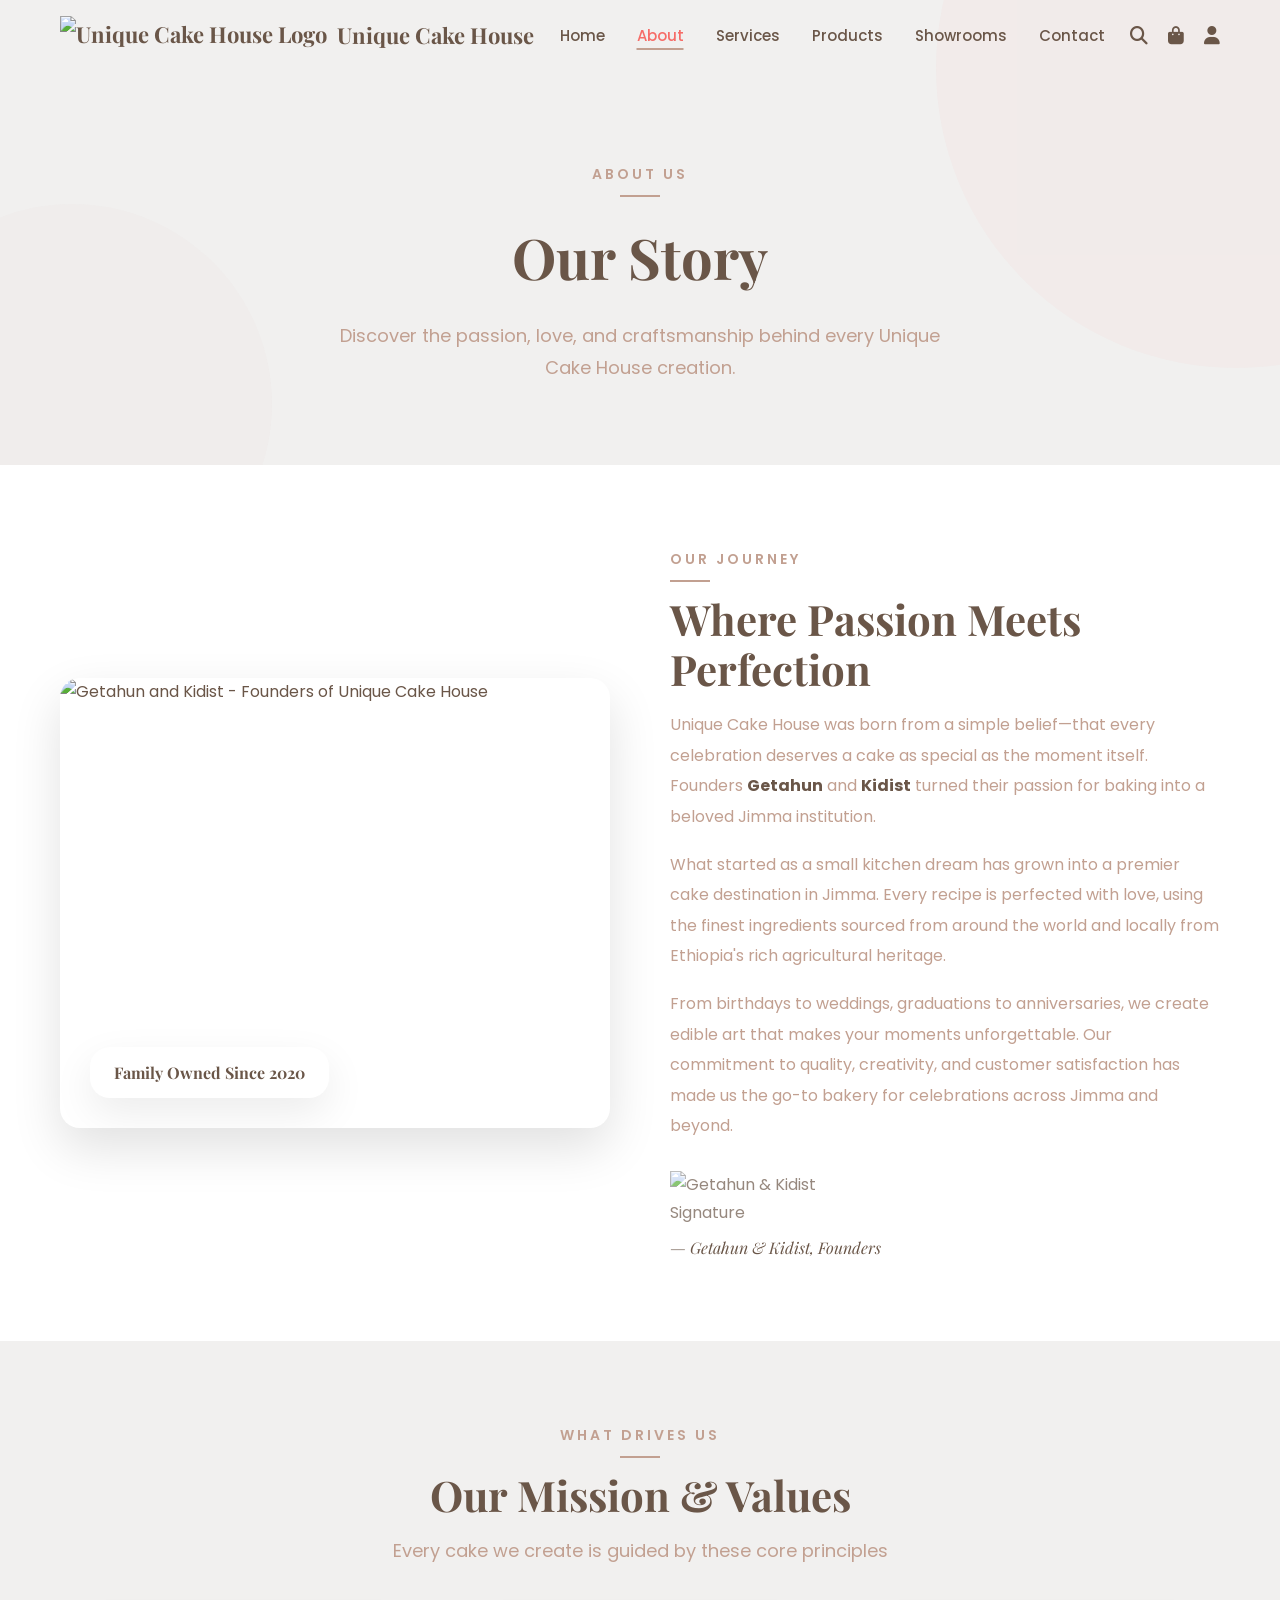
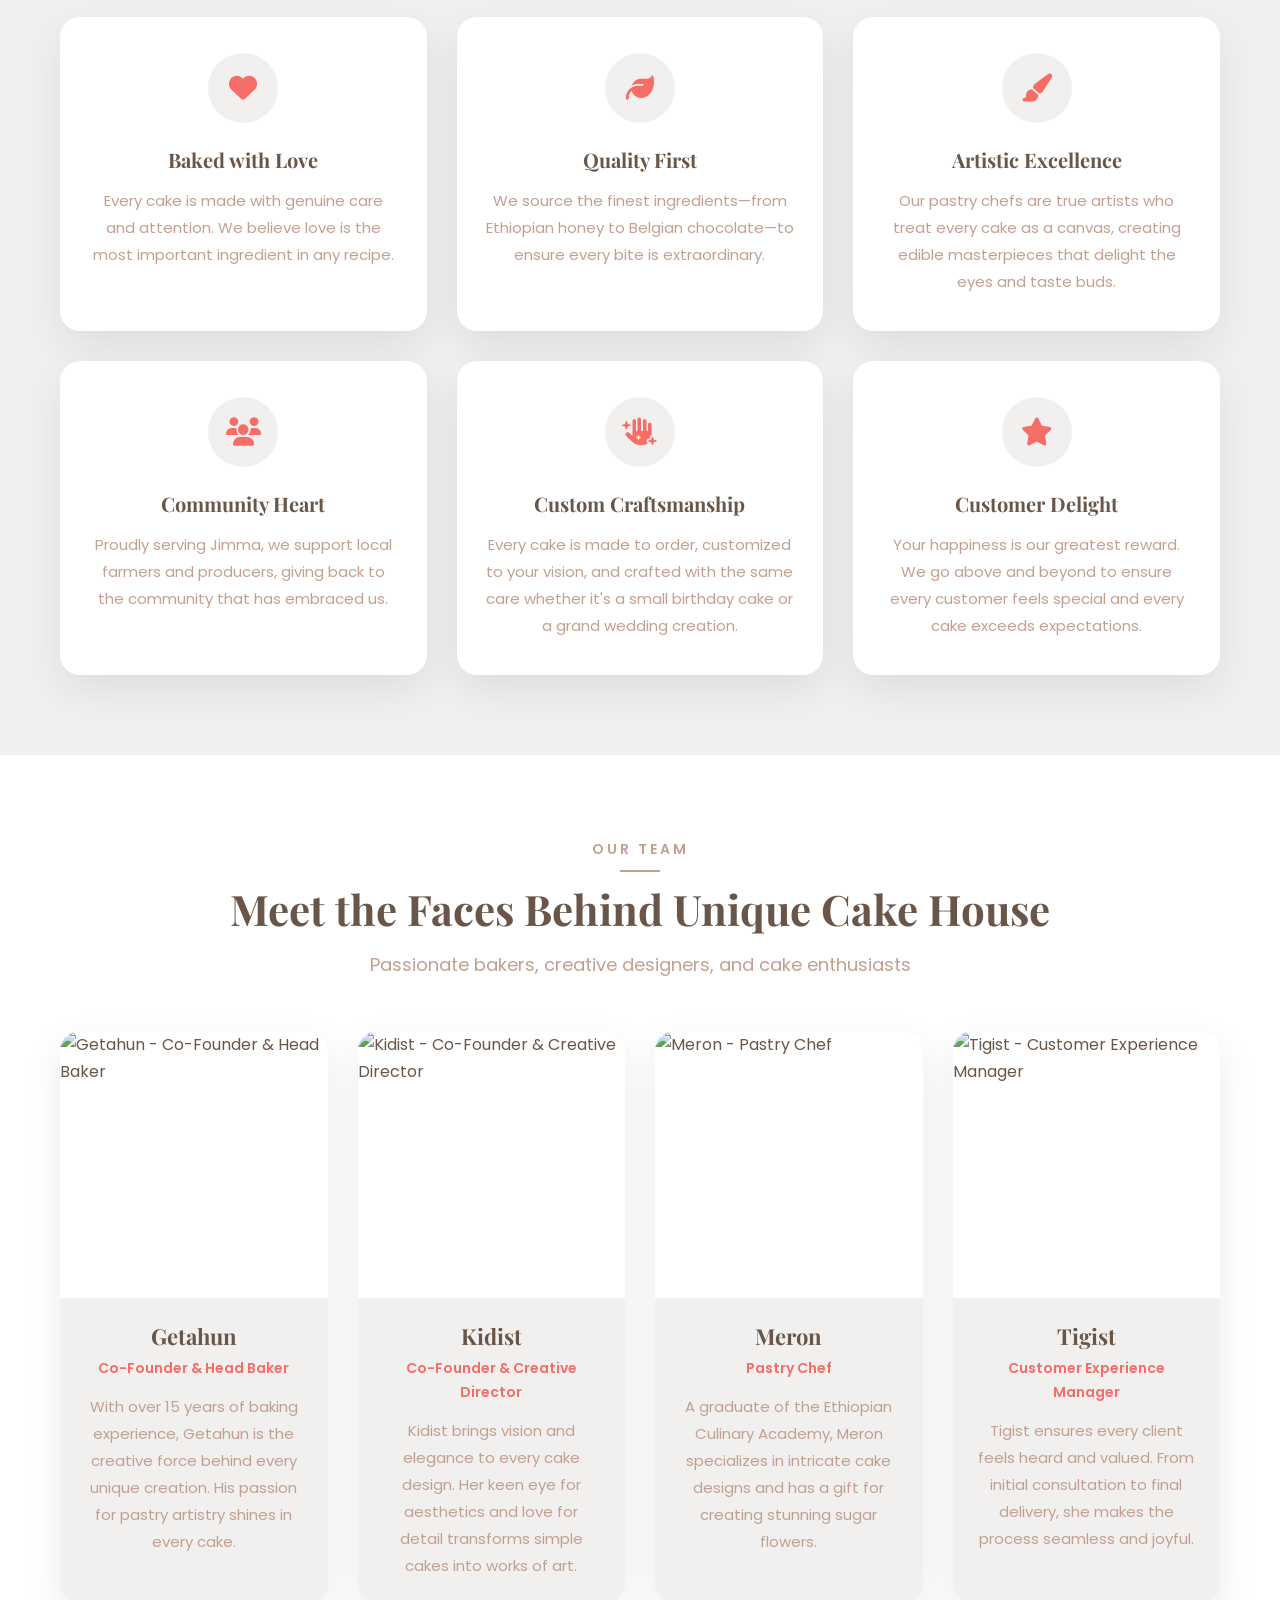
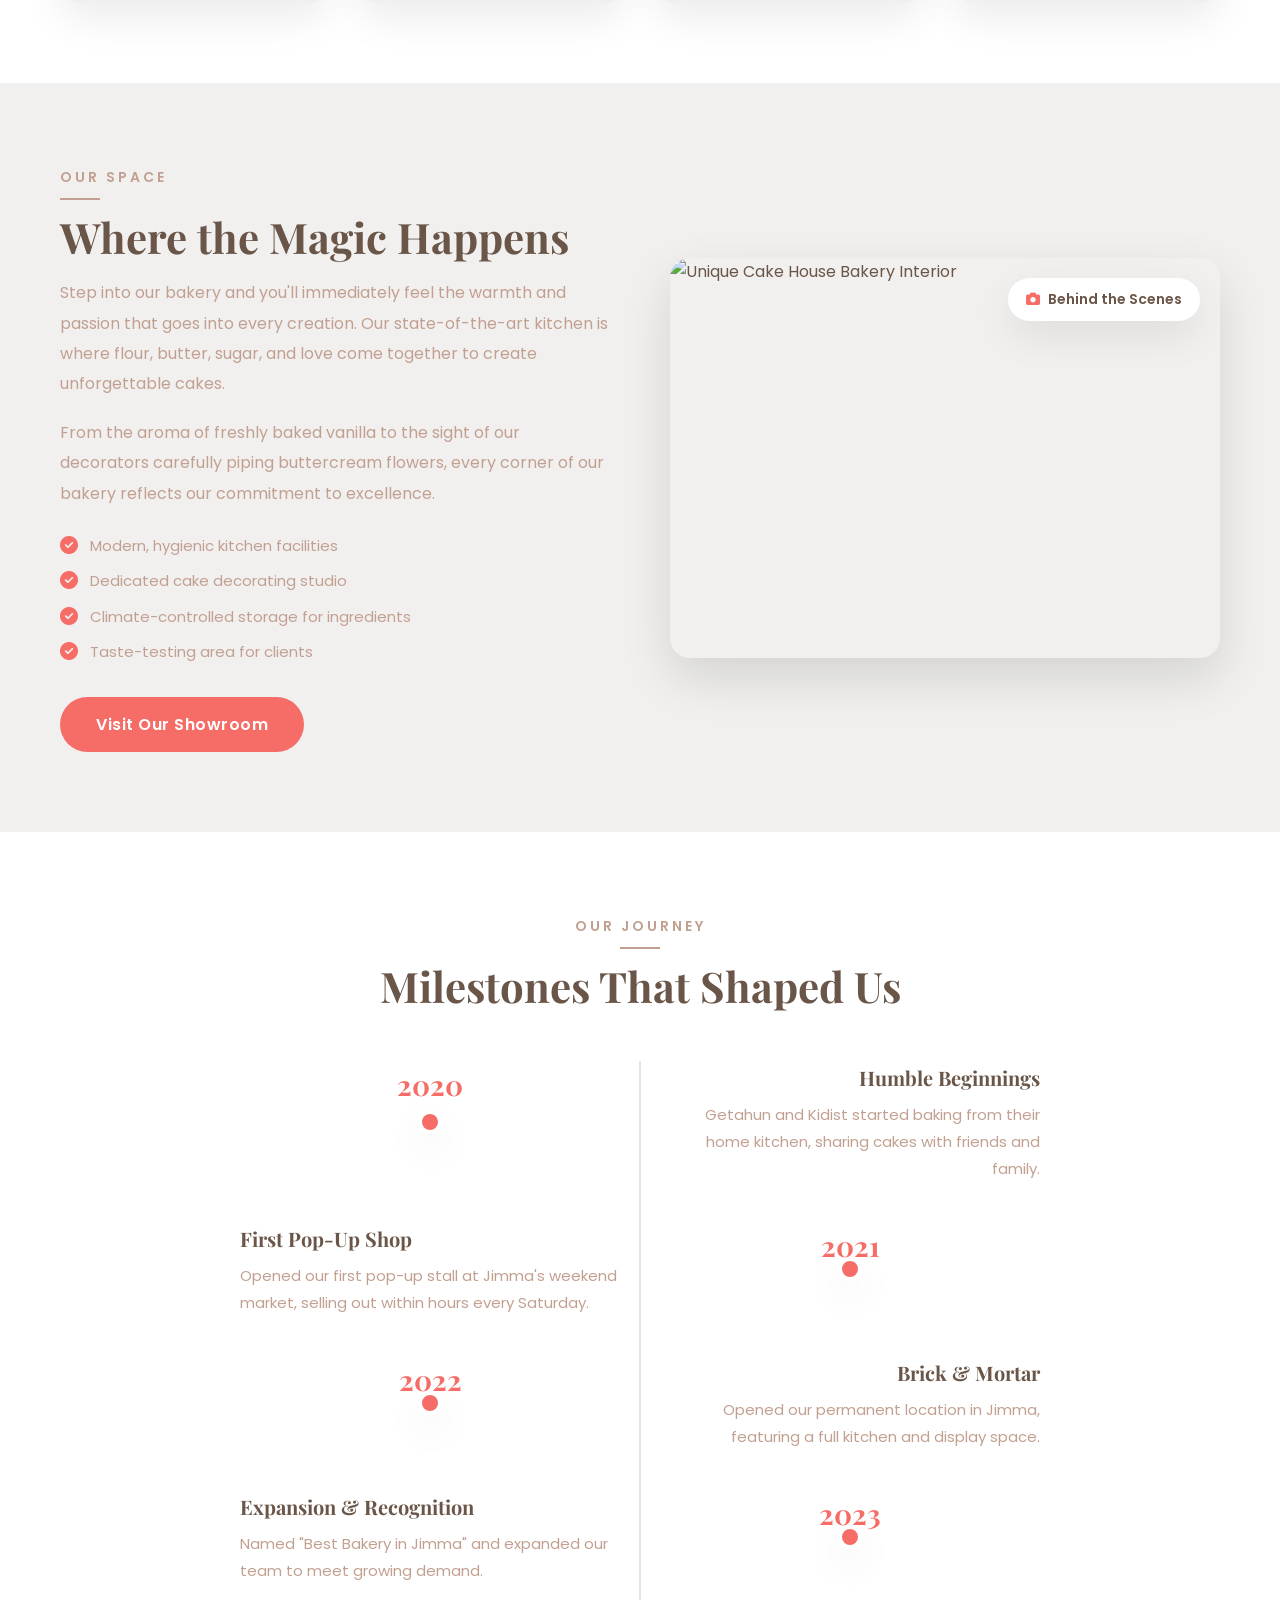
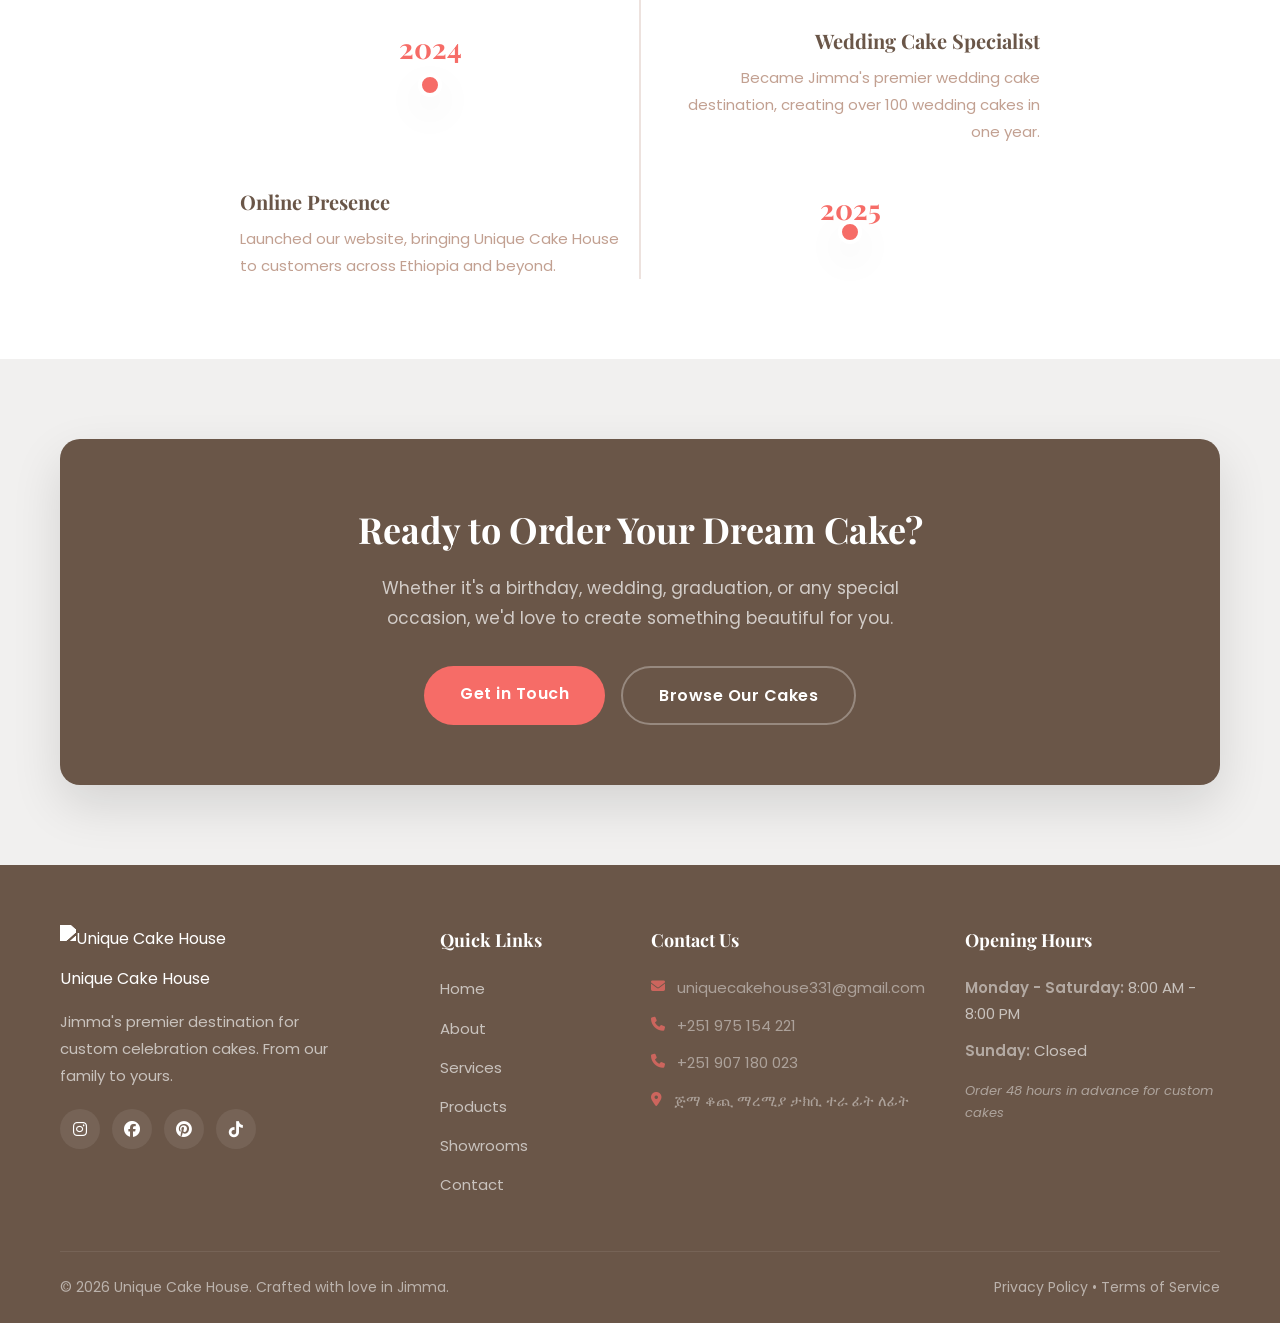
==== about.html @ bcff69e9 "first commit" ====
<!DOCTYPE html>
<html lang="en">
<head>
    <meta charset="UTF-8" />
    <meta name="viewport" content="width=device-width, initial-scale=1.0" />
    <meta name="description" content="Learn the story behind Unique Cake House — founded by Getahun and Kidist in Jimma, baking artisanal cakes for every celebration since 2020." />
    <title>About Us - Unique Cake House</title>

    <!-- Google Fonts -->
    <link href="https://fonts.googleapis.com/css2?family=Playfair+Display:wght@400;700&family=Poppins:wght@300;400;600&display=swap" rel="stylesheet" />

    <!-- Font Awesome Icons -->
    <link rel="stylesheet" href="https://cdnjs.cloudflare.com/ajax/libs/font-awesome/6.5.0/css/all.min.css" />

    <!-- Styles -->
    <link rel="stylesheet" href="css/global.css" />
    <link rel="stylesheet" href="css/about.css" />
</head>
<body>

    <!-- ============================================================
    HEADER / NAVIGATION
    ============================================================ -->
    <header class="header">
        <nav class="navbar">
            <!-- Logo -->
            <div class="logo">
                <a href="index.html">
                    <img src="images/icons/logo.svg" alt="Unique Cake House Logo" />
                    <span>Unique Cake House</span>
                </a>
            </div>

            <!-- Navigation Links -->
            <ul class="nav-links">
                <li><a href="index.html">Home</a></li>
                <li><a href="about.html" class="active">About</a></li>
                <li><a href="services.html">Services</a></li>
                <li><a href="products.html">Products</a></li>
                <li><a href="showrooms.html">Showrooms</a></li>
                <li><a href="contact.html">Contact</a></li>
            </ul>

            <!-- Right Icons -->
            <div class="nav-icons">
                <a href="#" class="search-icon"><i class="fas fa-search"></i></a>
                <a href="#" class="cart-icon"><i class="fas fa-shopping-bag"></i></a>
                <a href="#" class="user-icon"><i class="fas fa-user"></i></a>
            </div>

            <!-- Mobile Hamburger Menu -->
            <div class="hamburger">
                <span></span>
                <span></span>
                <span></span>
            </div>
        </nav>
    </header>

    <!-- ============================================================
    MAIN CONTENT
    ============================================================ -->
    <main>

        <!-- ============================================================
        PAGE HERO / BANNER
        ============================================================ -->
        <section class="page-hero about-hero">
            <div class="container">
                <div class="page-hero-content">
                    <span class="section-tag">About Us</span>
                    <h1 class="page-hero-title">Our Story</h1>
                    <p class="page-hero-subtitle">
                        Discover the passion, love, and craftsmanship behind every Unique Cake House creation.
                    </p>
                </div>
            </div>
        </section>

        <!-- ============================================================
        OUR STORY SECTION
        ============================================================ -->
        <section class="our-story">
            <div class="container">
                <div class="story-grid">
                    <div class="story-image">
                        <img src="images/about/founders.jpg" alt="Getahun and Kidist - Founders of Unique Cake House" />
                        <div class="story-image-badge">
                            <span>Family Owned Since 2020</span>
                        </div>
                    </div>
                    <div class="story-content">
                        <span class="section-tag">Our Journey</span>
                        <h2 class="section-title">Where Passion Meets Perfection</h2>
                        <p class="story-text">
                            Unique Cake House was born from a simple belief—that every celebration 
                            deserves a cake as special as the moment itself. Founders 
                            <strong>Getahun</strong> and <strong>Kidist</strong> turned their passion 
                            for baking into a beloved Jimma institution.
                        </p>
                        <p class="story-text">
                            What started as a small kitchen dream has grown into a premier cake destination 
                            in Jimma. Every recipe is perfected with love, using the finest ingredients 
                            sourced from around the world and locally from Ethiopia's rich agricultural heritage.
                        </p>
                        <p class="story-text">
                            From birthdays to weddings, graduations to anniversaries, we create 
                            edible art that makes your moments unforgettable. Our commitment to quality, 
                            creativity, and customer satisfaction has made us the go-to bakery for 
                            celebrations across Jimma and beyond.
                        </p>
                        <div class="story-signature">
                            <img src="images/icons/signature.svg" alt="Getahun & Kidist Signature" />
                            <p>— Getahun &amp; Kidist, Founders</p>
                        </div>
                    </div>
                </div>
            </div>
        </section>

        <!-- ============================================================
        MISSION & VALUES SECTION
        ============================================================ -->
        <section class="mission-values">
            <div class="container">
                <div class="section-header">
                    <span class="section-tag">What Drives Us</span>
                    <h2 class="section-title">Our Mission &amp; Values</h2>
                    <p class="section-subtitle">
                        Every cake we create is guided by these core principles
                    </p>
                </div>

                <div class="mission-grid">
                    <div class="mission-card">
                        <div class="mission-icon">
                            <i class="fas fa-heart"></i>
                        </div>
                        <h3>Baked with Love</h3>
                        <p>
                            Every cake is made with genuine care and attention. We believe 
                            love is the most important ingredient in any recipe.
                        </p>
                    </div>

                    <div class="mission-card">
                        <div class="mission-icon">
                            <i class="fas fa-leaf"></i>
                        </div>
                        <h3>Quality First</h3>
                        <p>
                            We source the finest ingredients—from Ethiopian honey to Belgian chocolate—to 
                            ensure every bite is extraordinary.
                        </p>
                    </div>

                    <div class="mission-card">
                        <div class="mission-icon">
                            <i class="fas fa-paint-brush"></i>
                        </div>
                        <h3>Artistic Excellence</h3>
                        <p>
                            Our pastry chefs are true artists who treat every cake as a canvas, 
                            creating edible masterpieces that delight the eyes and taste buds.
                        </p>
                    </div>

                    <div class="mission-card">
                        <div class="mission-icon">
                            <i class="fas fa-users"></i>
                        </div>
                        <h3>Community Heart</h3>
                        <p>
                            Proudly serving Jimma, we support local farmers and producers, 
                            giving back to the community that has embraced us.
                        </p>
                    </div>

                    <div class="mission-card">
                        <div class="mission-icon">
                            <i class="fas fa-hand-sparkles"></i>
                        </div>
                        <h3>Custom Craftsmanship</h3>
                        <p>
                            Every cake is made to order, customized to your vision, and crafted 
                            with the same care whether it's a small birthday cake or a grand wedding creation.
                        </p>
                    </div>

                    <div class="mission-card">
                        <div class="mission-icon">
                            <i class="fas fa-star"></i>
                        </div>
                        <h3>Customer Delight</h3>
                        <p>
                            Your happiness is our greatest reward. We go above and beyond to 
                            ensure every customer feels special and every cake exceeds expectations.
                        </p>
                    </div>
                </div>
            </div>
        </section>

        <!-- ============================================================
        MEET THE TEAM SECTION
        ============================================================ -->
        <section class="meet-team">
            <div class="container">
                <div class="section-header">
                    <span class="section-tag">Our Team</span>
                    <h2 class="section-title">Meet the Faces Behind Unique Cake House</h2>
                    <p class="section-subtitle">
                        Passionate bakers, creative designers, and cake enthusiasts
                    </p>
                </div>

                <div class="team-grid">
                    <!-- Team Member 1 -->
                    <div class="team-card">
                        <div class="team-image">
                            <img src="images/about/getahun.jpg" alt="Getahun - Co-Founder & Head Baker" />
                            <div class="team-social">
                                <a href="#"><i class="fab fa-instagram"></i></a>
                                <a href="#"><i class="fab fa-facebook"></i></a>
                            </div>
                        </div>
                        <div class="team-info">
                            <h3>Getahun</h3>
                            <span>Co-Founder &amp; Head Baker</span>
                            <p>
                                With over 15 years of baking experience, Getahun is the creative 
                                force behind every unique creation. His passion for pastry artistry 
                                shines in every cake.
                            </p>
                        </div>
                    </div>

                    <!-- Team Member 2 -->
                    <div class="team-card">
                        <div class="team-image">
                            <img src="images/about/kidist.jpg" alt="Kidist - Co-Founder & Creative Director" />
                            <div class="team-social">
                                <a href="#"><i class="fab fa-instagram"></i></a>
                                <a href="#"><i class="fab fa-facebook"></i></a>
                            </div>
                        </div>
                        <div class="team-info">
                            <h3>Kidist</h3>
                            <span>Co-Founder &amp; Creative Director</span>
                            <p>
                                Kidist brings vision and elegance to every cake design. Her keen 
                                eye for aesthetics and love for detail transforms simple cakes into 
                                works of art.
                            </p>
                        </div>
                    </div>

                    <!-- Team Member 3 -->
                    <div class="team-card">
                        <div class="team-image">
                            <img src="images/about/chef-1.jpg" alt="Meron - Pastry Chef" />
                            <div class="team-social">
                                <a href="#"><i class="fab fa-instagram"></i></a>
                                <a href="#"><i class="fab fa-facebook"></i></a>
                            </div>
                        </div>
                        <div class="team-info">
                            <h3>Meron</h3>
                            <span>Pastry Chef</span>
                            <p>
                                A graduate of the Ethiopian Culinary Academy, Meron specializes in 
                                intricate cake designs and has a gift for creating stunning sugar flowers.
                            </p>
                        </div>
                    </div>

                    <!-- Team Member 4 -->
                    <div class="team-card">
                        <div class="team-image">
                            <img src="images/about/chef-2.jpg" alt="Tigist - Customer Experience Manager" />
                            <div class="team-social">
                                <a href="#"><i class="fab fa-instagram"></i></a>
                                <a href="#"><i class="fab fa-facebook"></i></a>
                            </div>
                        </div>
                        <div class="team-info">
                            <h3>Tigist</h3>
                            <span>Customer Experience Manager</span>
                            <p>
                                Tigist ensures every client feels heard and valued. From initial 
                                consultation to final delivery, she makes the process seamless and joyful.
                            </p>
                        </div>
                    </div>
                </div>
            </div>
        </section>

        <!-- ============================================================
        OUR BAKERY SECTION
        ============================================================ -->
        <section class="our-bakery">
            <div class="container">
                <div class="bakery-grid">
                    <div class="bakery-content">
                        <span class="section-tag">Our Space</span>
                        <h2 class="section-title">Where the Magic Happens</h2>
                        <p class="bakery-text">
                            Step into our bakery and you'll immediately feel the warmth and passion 
                            that goes into every creation. Our state-of-the-art kitchen is where 
                            flour, butter, sugar, and love come together to create unforgettable cakes.
                        </p>
                        <p class="bakery-text">
                            From the aroma of freshly baked vanilla to the sight of our decorators 
                            carefully piping buttercream flowers, every corner of our bakery reflects 
                            our commitment to excellence.
                        </p>
                        <ul class="bakery-features">
                            <li><i class="fas fa-check-circle"></i> Modern, hygienic kitchen facilities</li>
                            <li><i class="fas fa-check-circle"></i> Dedicated cake decorating studio</li>
                            <li><i class="fas fa-check-circle"></i> Climate-controlled storage for ingredients</li>
                            <li><i class="fas fa-check-circle"></i> Taste-testing area for clients</li>
                        </ul>
                        <a href="showrooms.html" class="btn btn-primary">Visit Our Showroom</a>
                    </div>
                    <div class="bakery-image">
                        <img src="images/about/bakery-interior.jpg" alt="Unique Cake House Bakery Interior" />
                        <div class="bakery-image-badge">
                            <i class="fas fa-camera"></i>
                            <span>Behind the Scenes</span>
                        </div>
                    </div>
                </div>
            </div>
        </section>

        <!-- ============================================================
        TIMELINE / MILESTONES SECTION
        ============================================================ -->
        <section class="timeline">
            <div class="container">
                <div class="section-header">
                    <span class="section-tag">Our Journey</span>
                    <h2 class="section-title">Milestones That Shaped Us</h2>
                </div>

                <div class="timeline-grid">
                    <div class="timeline-item">
                        <div class="timeline-year">2020</div>
                        <div class="timeline-content">
                            <h3>Humble Beginnings</h3>
                            <p>Getahun and Kidist started baking from their home kitchen, sharing cakes with friends and family.</p>
                        </div>
                    </div>

                    <div class="timeline-item">
                        <div class="timeline-year">2021</div>
                        <div class="timeline-content">
                            <h3>First Pop-Up Shop</h3>
                            <p>Opened our first pop-up stall at Jimma's weekend market, selling out within hours every Saturday.</p>
                        </div>
                    </div>

                    <div class="timeline-item">
                        <div class="timeline-year">2022</div>
                        <div class="timeline-content">
                            <h3>Brick & Mortar</h3>
                            <p>Opened our permanent location in Jimma, featuring a full kitchen and display space.</p>
                        </div>
                    </div>

                    <div class="timeline-item">
                        <div class="timeline-year">2023</div>
                        <div class="timeline-content">
                            <h3>Expansion & Recognition</h3>
                            <p>Named "Best Bakery in Jimma" and expanded our team to meet growing demand.</p>
                        </div>
                    </div>

                    <div class="timeline-item">
                        <div class="timeline-year">2024</div>
                        <div class="timeline-content">
                            <h3>Wedding Cake Specialist</h3>
                            <p>Became Jimma's premier wedding cake destination, creating over 100 wedding cakes in one year.</p>
                        </div>
                    </div>

                    <div class="timeline-item">
                        <div class="timeline-year">2025</div>
                        <div class="timeline-content">
                            <h3>Online Presence</h3>
                            <p>Launched our website, bringing Unique Cake House to customers across Ethiopia and beyond.</p>
                        </div>
                    </div>
                </div>
            </div>
        </section>

        <!-- ============================================================
        CTA SECTION
        ============================================================ -->
        <section class="about-cta">
            <div class="container">
                <div class="cta-wrapper">
                    <div class="cta-content">
                        <h2>Ready to Order Your Dream Cake?</h2>
                        <p>
                            Whether it's a birthday, wedding, graduation, or any special occasion, 
                            we'd love to create something beautiful for you.
                        </p>
                        <div class="cta-buttons">
                            <a href="contact.html" class="btn btn-primary">Get in Touch</a>
                            <a href="products.html" class="btn btn-secondary">Browse Our Cakes</a>
                        </div>
                    </div>
                </div>
            </div>
        </section>

    </main>

    <!-- ============================================================
    FOOTER
    ============================================================ -->
    <footer class="footer">
        <div class="container">
            <div class="footer-grid">
                <!-- Column 1: Brand -->
                <div class="footer-brand">
                    <div class="logo">
                        <img src="images/icons/logo.svg" alt="Unique Cake House" />
                        <span>Unique Cake House</span>
                    </div>
                    <p class="footer-description">
                        Jimma's premier destination for custom celebration cakes. 
                        From our family to yours.
                    </p>
                    <div class="footer-social">
                        <a href="#" aria-label="Instagram"><i class="fab fa-instagram"></i></a>
                        <a href="#" aria-label="Facebook"><i class="fab fa-facebook"></i></a>
                        <a href="#" aria-label="Pinterest"><i class="fab fa-pinterest"></i></a>
                        <a href="#" aria-label="TikTok"><i class="fab fa-tiktok"></i></a>
                    </div>
                </div>

                <!-- Column 2: Quick Links -->
                <div class="footer-links">
                    <h4>Quick Links</h4>
                    <ul>
                        <li><a href="index.html">Home</a></li>
                        <li><a href="about.html">About</a></li>
                        <li><a href="services.html">Services</a></li>
                        <li><a href="products.html">Products</a></li>
                        <li><a href="showrooms.html">Showrooms</a></li>
                        <li><a href="contact.html">Contact</a></li>
                    </ul>
                </div>

                <!-- Column 3: Contact -->
                <div class="footer-contact">
                    <h4>Contact Us</h4>
                    <ul>
                        <li>
                            <i class="fas fa-envelope"></i>
                            <a href="mailto:uniquecakehouse331@gmail.com">uniquecakehouse331@gmail.com</a>
                        </li>
                        <li>
                            <i class="fas fa-phone"></i>
                            <a href="tel:+251975154221">+251 975 154 221</a>
                        </li>
                        <li>
                            <i class="fas fa-phone"></i>
                            <a href="tel:+251907180023">+251 907 180 023</a>
                        </li>
                        <li>
                            <i class="fas fa-map-marker-alt"></i>
                            <span>ጅማ ቆጪ ማረሚያ ታክሲ ተራ ፊት ለፊት</span>
                        </li>
                    </ul>
                </div>

                <!-- Column 4: Hours -->
                <div class="footer-hours">
                    <h4>Opening Hours</h4>
                    <ul>
                        <li><span>Monday - Saturday:</span> 8:00 AM - 8:00 PM</li>
                        <li><span>Sunday:</span> Closed</li>
                        <li class="footer-note">Order 48 hours in advance for custom cakes</li>
                    </ul>
                </div>
            </div>

            <!-- Bottom Bar -->
            <div class="footer-bottom">
                <p>&copy; 2026 Unique Cake House. Crafted with love in Jimma.</p>
                <p>
                    <a href="#">Privacy Policy</a> &bull; 
                    <a href="#">Terms of Service</a>
                </p>
            </div>
        </div>
    </footer>

    <!-- ============================================================
    SCRIPTS
    ============================================================ -->
    
    <!-- GSAP -->
    <script src="https://cdnjs.cloudflare.com/ajax/libs/gsap/3.12.2/gsap.min.js"></script>
    <script src="https://cdnjs.cloudflare.com/ajax/libs/gsap/3.12.2/ScrollTrigger.min.js"></script>
    
    <!-- Custom JavaScript -->
    <script src="js/main.js"></script>
    <script src="js/animations.js"></script>
    
</body>
</html>
---- css/global.css ----
/* ============================================================
   GLOBAL.CSS — Unique Cake House
   Shared styles for ALL pages.
   Import this in every HTML file BEFORE any page-specific CSS.
   ============================================================ */

/* ============================================================
   CSS VARIABLES / ROOT
   ============================================================ */
:root {
    /* Colors */
    --bg-ivory: #F1F0EF;
    --text-dark: #6A5648;
    --accent-caramel: #C2A091;
    --cta-coral: #F66C67;
    --cta-coral-dark: #e55a55;
    --gold: #D4A853;
    --white: #FFFFFF;
    --shadow-soft: 0 15px 40px rgba(0, 0, 0, 0.08);
    --shadow-medium: 0 20px 50px rgba(0, 0, 0, 0.12);
    --shadow-hover: 0 25px 60px rgba(0, 0, 0, 0.15);

    /* Typography */
    --font-serif: 'Playfair Display', Georgia, serif;
    --font-sans: 'Poppins', Arial, sans-serif;

    /* Spacing */
    --container-max: 1200px;
    --section-padding: 80px 0;
    --card-radius: 20px;
    --btn-radius: 50px;

    /* Transitions */
    --transition-smooth: 0.4s cubic-bezier(0.25, 0.46, 0.45, 0.94);
    --transition-bounce: 0.5s cubic-bezier(0.34, 1.56, 0.64, 1);
}

/* ============================================================
   RESET & BASE
   ============================================================ */
* {
    margin: 0;
    padding: 0;
    box-sizing: border-box;
}

html {
    scroll-behavior: smooth;
}

body {
    font-family: var(--font-sans);
    background-color: var(--bg-ivory);
    color: var(--text-dark);
    line-height: 1.7;
    overflow-x: hidden;
}

img {
    max-width: 100%;
    height: auto;
    display: block;
}

a {
    text-decoration: none;
    color: inherit;
}

ul {
    list-style: none;
}

.container {
    max-width: var(--container-max);
    margin: 0 auto;
    padding: 0 20px;
}

/* ============================================================
   TYPOGRAPHY — Shared section headings & labels
   ============================================================ */
.section-tag {
    display: inline-block;
    font-family: var(--font-sans);
    font-size: 14px;
    font-weight: 600;
    letter-spacing: 3px;
    text-transform: uppercase;
    color: var(--accent-caramel);
    margin-bottom: 12px;
    position: relative;
}

.section-tag::after {
    content: '';
    display: block;
    width: 40px;
    height: 2px;
    background: var(--accent-caramel);
    margin: 8px auto 0;
}

.section-title {
    font-family: var(--font-serif);
    font-size: 42px;
    font-weight: 700;
    color: var(--text-dark);
    line-height: 1.2;
    margin-bottom: 16px;
}

.section-subtitle {
    font-size: 18px;
    color: var(--accent-caramel);
    max-width: 600px;
    margin: 0 auto;
}

.section-header {
    text-align: center;
    margin-bottom: 50px;
}

.section-footer {
    text-align: center;
    margin-top: 40px;
}

/* ============================================================
   BUTTONS
   ============================================================ */
.btn {
    display: inline-block;
    padding: 14px 36px;
    border-radius: var(--btn-radius);
    font-family: var(--font-sans);
    font-size: 16px;
    font-weight: 600;
    border: none;
    cursor: pointer;
    transition: all var(--transition-smooth);
    text-align: center;
    letter-spacing: 0.5px;
}

.btn-primary {
    background: var(--cta-coral);
    color: var(--white);
}

.btn-primary:hover {
    background: var(--cta-coral-dark);
    transform: scale(1.05);
    box-shadow: 0 10px 30px rgba(246, 108, 103, 0.3);
}

.btn-secondary {
    background: transparent;
    color: var(--text-dark);
    border: 2px solid var(--accent-caramel);
}

.btn-secondary:hover {
    background: var(--accent-caramel);
    color: var(--white);
    transform: scale(1.05);
}

.btn-sm {
    padding: 10px 24px;
    font-size: 14px;
}

.btn-small {
    display: inline-block;
    padding: 6px 16px;
    background: var(--cta-coral);
    color: var(--white);
    border-radius: var(--btn-radius);
    font-size: 12px;
    font-weight: 600;
    transition: all var(--transition-smooth);
}

.btn-small:hover {
    background: var(--cta-coral-dark);
    transform: scale(1.05);
}

/* ============================================================
   HEADER / NAVIGATION
   ============================================================ */
.header {
    position: fixed;
    top: 0;
    left: 0;
    width: 100%;
    z-index: 1000;
    padding: 16px 0;
    transition: all var(--transition-smooth);
    background: transparent;
}

.header.scrolled {
    background: var(--white);
    box-shadow: 0 2px 30px rgba(0, 0, 0, 0.06);
    padding: 12px 0;
}

.navbar {
    max-width: var(--container-max);
    margin: 0 auto;
    padding: 0 20px;
    display: flex;
    justify-content: space-between;
    align-items: center;
}

.logo a {
    display: flex;
    align-items: center;
    gap: 10px;
    font-family: var(--font-serif);
    font-size: 22px;
    font-weight: 700;
    color: var(--text-dark);
}

.logo img {
    height: 40px;
    width: auto;
}

.nav-links {
    display: flex;
    gap: 32px;
    align-items: center;
}

.nav-links a {
    font-size: 15px;
    font-weight: 500;
    color: var(--text-dark);
    transition: all var(--transition-smooth);
    position: relative;
    padding-bottom: 4px;
}

.nav-links a::after {
    content: '';
    position: absolute;
    bottom: 0;
    left: 50%;
    width: 0;
    height: 2px;
    background: var(--accent-caramel);
    transition: all var(--transition-smooth);
    transform: translateX(-50%);
}

.nav-links a:hover::after,
.nav-links a.active::after {
    width: 100%;
}

.nav-links a.active {
    color: var(--cta-coral);
}

.nav-icons {
    display: flex;
    gap: 20px;
    align-items: center;
}

.nav-icons a {
    font-size: 18px;
    color: var(--text-dark);
    transition: all var(--transition-smooth);
}

.nav-icons a:hover {
    color: var(--cta-coral);
    transform: scale(1.1);
}

.hamburger {
    display: none;
    flex-direction: column;
    gap: 6px;
    cursor: pointer;
    padding: 4px;
}

.hamburger span {
    display: block;
    width: 28px;
    height: 2px;
    background: var(--text-dark);
    transition: all var(--transition-smooth);
}

.hamburger.active span:nth-child(1) {
    transform: rotate(45deg) translate(6px, 6px);
}

.hamburger.active span:nth-child(2) {
    opacity: 0;
}

.hamburger.active span:nth-child(3) {
    transform: rotate(-45deg) translate(6px, -6px);
}

/* ============================================================
   PAGE HERO BANNER — Shared inner-page header (non-homepage)
   ============================================================ */
.page-hero {
    padding: 160px 0 80px;
    background: var(--bg-ivory);
    text-align: center;
    position: relative;
    overflow: hidden;
}

.page-hero::before {
    content: '';
    position: absolute;
    top: -50%;
    right: -20%;
    width: 600px;
    height: 600px;
    border-radius: 50%;
    background: rgba(246, 108, 103, 0.04);
    pointer-events: none;
}

.page-hero::after {
    content: '';
    position: absolute;
    bottom: -30%;
    left: -10%;
    width: 400px;
    height: 400px;
    border-radius: 50%;
    background: rgba(194, 160, 145, 0.04);
    pointer-events: none;
}

.page-hero-content {
    position: relative;
    z-index: 1;
}

.page-hero-title {
    font-family: var(--font-serif);
    font-size: 56px;
    font-weight: 700;
    color: var(--text-dark);
    margin-bottom: 16px;
}

.page-hero-subtitle {
    font-size: 18px;
    color: var(--accent-caramel);
    max-width: 600px;
    margin: 0 auto;
    line-height: 1.8;
}

/* ============================================================
   FOOTER
   ============================================================ */
.footer {
    background: var(--text-dark);
    color: var(--bg-ivory);
    padding: 60px 0 0;
}

.footer-grid {
    display: grid;
    grid-template-columns: 2fr 1fr 1.5fr 1.5fr;
    gap: 40px;
    padding-bottom: 40px;
    border-bottom: 1px solid rgba(255, 255, 255, 0.08);
}

.footer-brand .logo {
    color: var(--white);
    margin-bottom: 16px;
}

.footer-brand .logo img {
    filter: brightness(0) invert(1);
}

.footer-brand .logo span {
    color: var(--white);
}

.footer-description {
    font-size: 15px;
    opacity: 0.7;
    line-height: 1.8;
    margin-bottom: 20px;
    max-width: 300px;
}

.footer-social {
    display: flex;
    gap: 12px;
}

.footer-social a {
    width: 40px;
    height: 40px;
    background: rgba(255, 255, 255, 0.08);
    border-radius: 50%;
    display: flex;
    align-items: center;
    justify-content: center;
    font-size: 16px;
    color: var(--white);
    transition: all var(--transition-smooth);
}

.footer-social a:hover {
    background: var(--cta-coral);
    transform: translateY(-4px);
}

.footer h4 {
    font-family: var(--font-serif);
    font-size: 18px;
    font-weight: 700;
    margin-bottom: 20px;
    color: var(--white);
}

.footer ul li {
    margin-bottom: 12px;
}

.footer ul li a,
.footer ul li span {
    font-size: 15px;
    opacity: 0.7;
    transition: all var(--transition-smooth);
}

.footer ul li a:hover {
    opacity: 1;
    color: var(--cta-coral);
}

.footer-contact ul li {
    display: flex;
    align-items: flex-start;
    gap: 12px;
    opacity: 0.7;
}

.footer-contact ul li i {
    margin-top: 4px;
    color: var(--cta-coral);
    font-size: 14px;
}

.footer-contact ul li a,
.footer-contact ul li span {
    font-size: 15px;
}

.footer-hours ul li {
    opacity: 0.7;
    font-size: 15px;
}

.footer-hours ul li span {
    font-weight: 600;
    color: var(--white);
}

.footer-note {
    margin-top: 16px !important;
    font-size: 13px !important;
    opacity: 0.5 !important;
    font-style: italic;
}

.footer-bottom {
    padding: 24px 0;
    display: flex;
    justify-content: space-between;
    align-items: center;
    font-size: 14px;
    opacity: 0.6;
}

.footer-bottom a {
    transition: all var(--transition-smooth);
}

.footer-bottom a:hover {
    opacity: 1;
    color: var(--cta-coral);
}

/* ============================================================
   SCROLL REVEAL UTILITY CLASSES
   JS toggles .visible — CSS handles the transition.
   Elements are visible by default; .reveal hides them for animation.
   ============================================================ */
.reveal {
    opacity: 0;
    transform: translateY(40px);
    transition: opacity 0.8s cubic-bezier(0.25, 0.46, 0.45, 0.94),
                transform 0.8s cubic-bezier(0.25, 0.46, 0.45, 0.94);
}

.reveal.visible {
    opacity: 1;
    transform: none;
}

/* Slide from left */
.reveal-left {
    opacity: 0;
    transform: translateX(-50px);
    transition: opacity 0.9s cubic-bezier(0.25, 0.46, 0.45, 0.94),
                transform 0.9s cubic-bezier(0.25, 0.46, 0.45, 0.94);
}

.reveal-left.visible {
    opacity: 1;
    transform: none;
}

/* Slide from right */
.reveal-right {
    opacity: 0;
    transform: translateX(50px);
    transition: opacity 0.9s cubic-bezier(0.25, 0.46, 0.45, 0.94),
                transform 0.9s cubic-bezier(0.25, 0.46, 0.45, 0.94);
}

.reveal-right.visible {
    opacity: 1;
    transform: none;
}

/* Scale up */
.reveal-scale {
    opacity: 0;
    transform: scale(0.9);
    transition: opacity 0.7s cubic-bezier(0.25, 0.46, 0.45, 0.94),
                transform 0.7s cubic-bezier(0.34, 1.56, 0.64, 1);
}

.reveal-scale.visible {
    opacity: 1;
    transform: none;
}

/* Stagger delays for child elements (apply to parent) */
.reveal-stagger > *:nth-child(1) { transition-delay: 0s; }
.reveal-stagger > *:nth-child(2) { transition-delay: 0.1s; }
.reveal-stagger > *:nth-child(3) { transition-delay: 0.2s; }
.reveal-stagger > *:nth-child(4) { transition-delay: 0.3s; }
.reveal-stagger > *:nth-child(5) { transition-delay: 0.4s; }
.reveal-stagger > *:nth-child(6) { transition-delay: 0.5s; }

/* Legacy support */
.fade-in {
    opacity: 0;
    transform: translateY(30px);
    transition: opacity 0.8s ease, transform 0.8s ease;
}

.fade-in.visible {
    opacity: 1;
    transform: translateY(0);
}

/* ============================================================
   RESPONSIVE — SHARED COMPONENTS
   ============================================================ */

/* --- Tablets --- */
@media (max-width: 1024px) {
    .footer-grid {
        grid-template-columns: 1fr 1fr;
        gap: 30px;
    }
}

/* --- Mobile --- */
@media (max-width: 768px) {
    /* Navigation */
    .nav-links {
        display: none;
        position: absolute;
        top: 100%;
        left: 0;
        width: 100%;
        background: var(--white);
        flex-direction: column;
        padding: 20px;
        gap: 16px;
        box-shadow: var(--shadow-medium);
    }

    .nav-links.active {
        display: flex;
    }

    .hamburger {
        display: flex;
    }

    .nav-icons {
        display: none;
    }

    /* Sections */
    .section-title {
        font-size: 30px;
    }

    /* Footer */
    .footer-grid {
        grid-template-columns: 1fr;
        gap: 30px;
    }

    .footer-bottom {
        flex-direction: column;
        gap: 8px;
        text-align: center;
    }

    /* Page hero */
    .page-hero-title {
        font-size: 38px;
    }

    .page-hero {
        padding: 120px 0 60px;
    }
}

/* --- Mobile Small --- */
@media (max-width: 480px) {
    .section-title {
        font-size: 26px;
    }

    .btn {
        padding: 12px 24px;
        font-size: 14px;
    }

    .page-hero-title {
        font-size: 30px;
    }

    .page-hero-subtitle {
        font-size: 16px;
    }
}
---- css/about.css ----
/* ============================================================
   ABOUT.CSS — Unique Cake House
   About page-specific styles only.
   Global styles are loaded via global.css linked in HTML before this file.
   ============================================================ */

/* --- Page Hero / Banner --- */
.page-hero {
    padding: 160px 0 80px;
    background: var(--bg-ivory);
    text-align: center;
    position: relative;
    overflow: hidden;
}

.page-hero::before {
    content: '';
    position: absolute;
    top: -50%;
    right: -20%;
    width: 600px;
    height: 600px;
    border-radius: 50%;
    background: rgba(246, 108, 103, 0.04);
    pointer-events: none;
}

.page-hero::after {
    content: '';
    position: absolute;
    bottom: -30%;
    left: -10%;
    width: 400px;
    height: 400px;
    border-radius: 50%;
    background: rgba(194, 160, 145, 0.04);
    pointer-events: none;
}

.page-hero-content {
    position: relative;
    z-index: 1;
}

.page-hero-title {
    font-family: var(--font-serif);
    font-size: 56px;
    font-weight: 700;
    color: var(--text-dark);
    margin-bottom: 16px;
}

.page-hero-subtitle {
    font-size: 18px;
    color: var(--accent-caramel);
    max-width: 600px;
    margin: 0 auto;
    line-height: 1.8;
}

/* --- Our Story Section --- */
.our-story {
    padding: var(--section-padding);
    background: var(--white);
}

.story-grid {
    display: grid;
    grid-template-columns: 1fr 1fr;
    gap: 60px;
    align-items: center;
}

.story-image {
    position: relative;
    border-radius: var(--card-radius);
    overflow: hidden;
    box-shadow: var(--shadow-medium);
}

.story-image img {
    width: 100%;
    height: 100%;
    object-fit: cover;
    min-height: 450px;
}

.story-image-badge {
    position: absolute;
    bottom: 30px;
    left: 30px;
    background: var(--white);
    padding: 12px 24px;
    border-radius: var(--card-radius);
    box-shadow: var(--shadow-soft);
    font-family: var(--font-serif);
    font-weight: 700;
    font-size: 16px;
    color: var(--text-dark);
}

.story-content .section-tag {
    text-align: left;
}

.story-content .section-tag::after {
    margin: 8px 0 0;
}

.story-content .section-title {
    text-align: left;
}

.story-text {
    font-size: 16px;
    color: var(--accent-caramel);
    margin-bottom: 18px;
    line-height: 1.9;
}

.story-text strong {
    color: var(--text-dark);
}

.story-signature {
    margin-top: 30px;
}

.story-signature img {
    max-width: 200px;
    height: auto;
    margin-bottom: 8px;
    opacity: 0.7;
}

.story-signature p {
    font-family: var(--font-serif);
    font-size: 16px;
    color: var(--text-dark);
    font-style: italic;
}

/* --- Mission & Values Section --- */
.mission-values {
    padding: var(--section-padding);
    background: var(--bg-ivory);
}

.mission-grid {
    display: grid;
    grid-template-columns: repeat(auto-fit, minmax(300px, 1fr));
    gap: 30px;
}

.mission-card {
    background: var(--white);
    padding: 36px 28px;
    border-radius: var(--card-radius);
    text-align: center;
    box-shadow: var(--shadow-soft);
    transition: all var(--transition-smooth);
}

.mission-card:hover {
    transform: translateY(-10px);
    box-shadow: var(--shadow-hover);
}

.mission-icon {
    width: 70px;
    height: 70px;
    margin: 0 auto 20px;
    background: var(--bg-ivory);
    border-radius: 50%;
    display: flex;
    align-items: center;
    justify-content: center;
    font-size: 28px;
    color: var(--cta-coral);
    transition: all var(--transition-smooth);
}

.mission-card:hover .mission-icon {
    background: var(--cta-coral);
    color: var(--white);
    transform: scale(1.1) rotate(-5deg);
}

.mission-card h3 {
    font-family: var(--font-serif);
    font-size: 20px;
    font-weight: 700;
    color: var(--text-dark);
    margin-bottom: 10px;
}

.mission-card p {
    font-size: 15px;
    color: var(--accent-caramel);
    line-height: 1.8;
}

/* --- Meet The Team Section --- */
.meet-team {
    padding: var(--section-padding);
    background: var(--white);
}

.team-grid {
    display: grid;
    grid-template-columns: repeat(auto-fit, minmax(260px, 1fr));
    gap: 30px;
}

.team-card {
    background: var(--bg-ivory);
    border-radius: var(--card-radius);
    overflow: hidden;
    box-shadow: var(--shadow-soft);
    transition: all var(--transition-smooth);
}

.team-card:hover {
    transform: translateY(-10px);
    box-shadow: var(--shadow-hover);
}

.team-image {
    position: relative;
    overflow: hidden;
    padding-top: 100%;
    background: var(--white);
}

.team-image img {
    position: absolute;
    top: 0;
    left: 0;
    width: 100%;
    height: 100%;
    object-fit: cover;
    transition: transform var(--transition-smooth);
}

.team-card:hover .team-image img {
    transform: scale(1.08);
}

.team-social {
    position: absolute;
    bottom: 0;
    left: 0;
    right: 0;
    padding: 20px;
    background: linear-gradient(to top, rgba(0, 0, 0, 0.6), transparent);
    display: flex;
    gap: 12px;
    justify-content: center;
    opacity: 0;
    transition: all var(--transition-smooth);
}

.team-card:hover .team-social {
    opacity: 1;
}

.team-social a {
    width: 36px;
    height: 36px;
    background: var(--white);
    border-radius: 50%;
    display: flex;
    align-items: center;
    justify-content: center;
    color: var(--text-dark);
    font-size: 14px;
    transition: all var(--transition-smooth);
}

.team-social a:hover {
    background: var(--cta-coral);
    color: var(--white);
    transform: scale(1.1);
}

.team-info {
    padding: 20px 24px 24px;
    text-align: center;
}

.team-info h3 {
    font-family: var(--font-serif);
    font-size: 22px;
    font-weight: 700;
    color: var(--text-dark);
    margin-bottom: 2px;
}

.team-info span {
    font-size: 14px;
    color: var(--cta-coral);
    font-weight: 600;
    display: block;
    margin-bottom: 12px;
}

.team-info p {
    font-size: 15px;
    color: var(--accent-caramel);
    line-height: 1.8;
}

/* --- Our Bakery Section --- */
.our-bakery {
    padding: var(--section-padding);
    background: var(--bg-ivory);
}

.bakery-grid {
    display: grid;
    grid-template-columns: 1fr 1fr;
    gap: 60px;
    align-items: center;
}

.bakery-content .section-tag {
    text-align: left;
}

.bakery-content .section-tag::after {
    margin: 8px 0 0;
}

.bakery-content .section-title {
    text-align: left;
}

.bakery-text {
    font-size: 16px;
    color: var(--accent-caramel);
    margin-bottom: 18px;
    line-height: 1.9;
}

.bakery-features {
    margin: 24px 0 32px;
}

.bakery-features li {
    display: flex;
    align-items: center;
    gap: 12px;
    font-size: 15px;
    color: var(--accent-caramel);
    margin-bottom: 10px;
}

.bakery-features li i {
    color: var(--cta-coral);
    font-size: 18px;
}

.bakery-image {
    position: relative;
    border-radius: var(--card-radius);
    overflow: hidden;
    box-shadow: var(--shadow-medium);
}

.bakery-image img {
    width: 100%;
    height: 100%;
    object-fit: cover;
    min-height: 400px;
}

.bakery-image-badge {
    position: absolute;
    top: 20px;
    right: 20px;
    background: var(--white);
    padding: 10px 18px;
    border-radius: var(--btn-radius);
    box-shadow: var(--shadow-soft);
    display: flex;
    align-items: center;
    gap: 8px;
    font-size: 14px;
    font-weight: 600;
    color: var(--text-dark);
}

.bakery-image-badge i {
    color: var(--cta-coral);
}

/* --- Timeline Section --- */
.timeline {
    padding: var(--section-padding);
    background: var(--white);
}

.timeline-grid {
    max-width: 800px;
    margin: 0 auto;
    position: relative;
}

.timeline-grid::before {
    content: '';
    position: absolute;
    left: 50%;
    top: 0;
    bottom: 0;
    width: 2px;
    background: var(--accent-caramel);
    transform: translateX(-50%);
    opacity: 0.3;
}

.timeline-item {
    display: grid;
    grid-template-columns: 1fr 1fr;
    gap: 40px;
    margin-bottom: 40px;
    position: relative;
}

.timeline-item:last-child {
    margin-bottom: 0;
}

.timeline-item:nth-child(odd) .timeline-content {
    text-align: right;
}

.timeline-item:nth-child(even) .timeline-content {
    text-align: left;
}

.timeline-item:nth-child(even) {
    direction: rtl;
}

.timeline-item:nth-child(even) .timeline-content {
    direction: ltr;
}

.timeline-year {
    font-family: var(--font-serif);
    font-size: 28px;
    font-weight: 700;
    color: var(--cta-coral);
    text-align: center;
    position: relative;
}

.timeline-year::after {
    content: '';
    position: absolute;
    width: 16px;
    height: 16px;
    background: var(--cta-coral);
    border-radius: 50%;
    border: 4px solid var(--white);
    box-shadow: var(--shadow-soft);
    top: 50%;
    left: 50%;
    transform: translate(-50%, -50%);
}

.timeline-content h3 {
    font-family: var(--font-serif);
    font-size: 20px;
    font-weight: 700;
    color: var(--text-dark);
    margin-bottom: 6px;
}

.timeline-content p {
    font-size: 15px;
    color: var(--accent-caramel);
    line-height: 1.8;
}

/* --- About CTA Section --- */
.about-cta {
    padding: var(--section-padding);
    background: var(--bg-ivory);
}

.cta-wrapper {
    background: var(--text-dark);
    padding: 60px 40px;
    border-radius: var(--card-radius);
    text-align: center;
    box-shadow: var(--shadow-medium);
}

.cta-content h2 {
    font-family: var(--font-serif);
    font-size: 36px;
    font-weight: 700;
    color: var(--white);
    margin-bottom: 12px;
}

.cta-content p {
    font-size: 17px;
    color: rgba(255, 255, 255, 0.7);
    max-width: 550px;
    margin: 0 auto 32px;
    line-height: 1.8;
}

.cta-buttons {
    display: flex;
    gap: 16px;
    justify-content: center;
    flex-wrap: wrap;
}

.cta-buttons .btn-secondary {
    color: var(--white);
    border-color: rgba(255, 255, 255, 0.3);
}

.cta-buttons .btn-secondary:hover {
    background: rgba(255, 255, 255, 0.1);
    border-color: var(--white);
}

/* ============================================================
   RESPONSIVE: ABOUT PAGE
   ============================================================ */

@media (max-width: 1024px) {
    .story-grid {
        gap: 40px;
    }
    
    .bakery-grid {
        gap: 40px;
    }
}

@media (max-width: 768px) {
    .page-hero-title {
        font-size: 38px;
    }
    
    .page-hero {
        padding: 120px 0 60px;
    }
    
    .story-grid {
        grid-template-columns: 1fr;
        gap: 30px;
    }
    
    .story-image img {
        min-height: 300px;
    }
    
    .bakery-grid {
        grid-template-columns: 1fr;
        gap: 30px;
    }
    
    .bakery-image img {
        min-height: 300px;
    }
    
    .timeline-grid::before {
        left: 20px;
    }
    
    .timeline-item {
        grid-template-columns: 1fr;
        gap: 8px;
        padding-left: 50px;
    }
    
    .timeline-item:nth-child(odd) .timeline-content {
        text-align: left;
    }
    
    .timeline-item:nth-child(even) {
        direction: ltr;
    }
    
    .timeline-year {
        text-align: left;
        font-size: 22px;
    }
    
    .timeline-year::after {
        left: -38px;
        transform: translateY(-50%);
        width: 14px;
        height: 14px;
    }
    
    .team-grid {
        grid-template-columns: repeat(2, 1fr);
        gap: 16px;
    }
    
    .mission-grid {
        grid-template-columns: 1fr 1fr;
        gap: 16px;
    }
    
    .cta-wrapper {
        padding: 40px 20px;
    }
    
    .cta-content h2 {
        font-size: 28px;
    }
    
    .cta-buttons {
        flex-direction: column;
        align-items: center;
    }
    
    .cta-buttons .btn {
        width: 100%;
        max-width: 300px;
        text-align: center;
    }
    
    .story-image-badge {
        bottom: 16px;
        left: 16px;
        padding: 8px 16px;
        font-size: 14px;
    }
    
    .bakery-image-badge {
        top: 12px;
        right: 12px;
        padding: 6px 14px;
        font-size: 12px;
    }
}

@media (max-width: 480px) {
    .page-hero-title {
        font-size: 30px;
    }
    
    .page-hero-subtitle {
        font-size: 16px;
    }
    
    .team-grid {
        grid-template-columns: 1fr;
    }
    
    .mission-grid {
        grid-template-columns: 1fr;
    }
    
    .timeline-item {
        padding-left: 40px;
    }
    
    .timeline-year::after {
        left: -32px;
        width: 12px;
        height: 12px;
    }
    
    .cta-content h2 {
        font-size: 24px;
    }
}
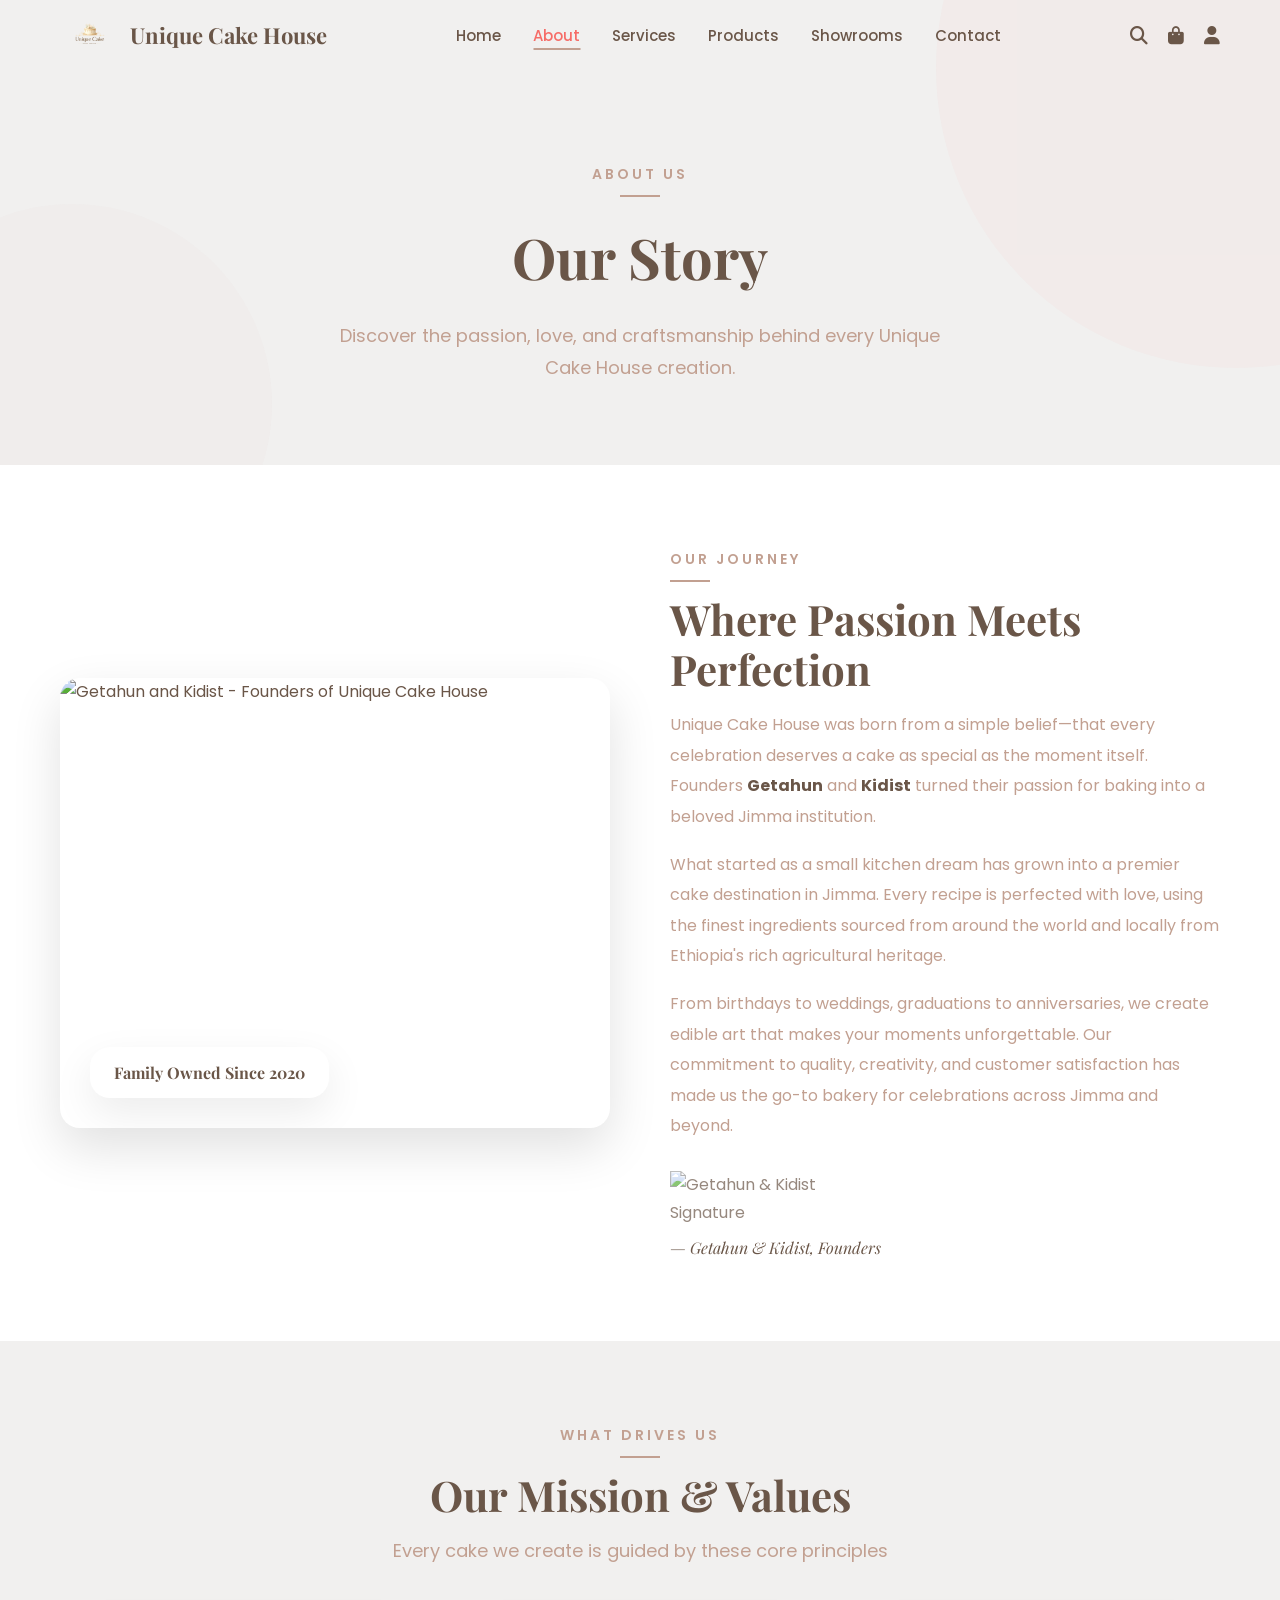
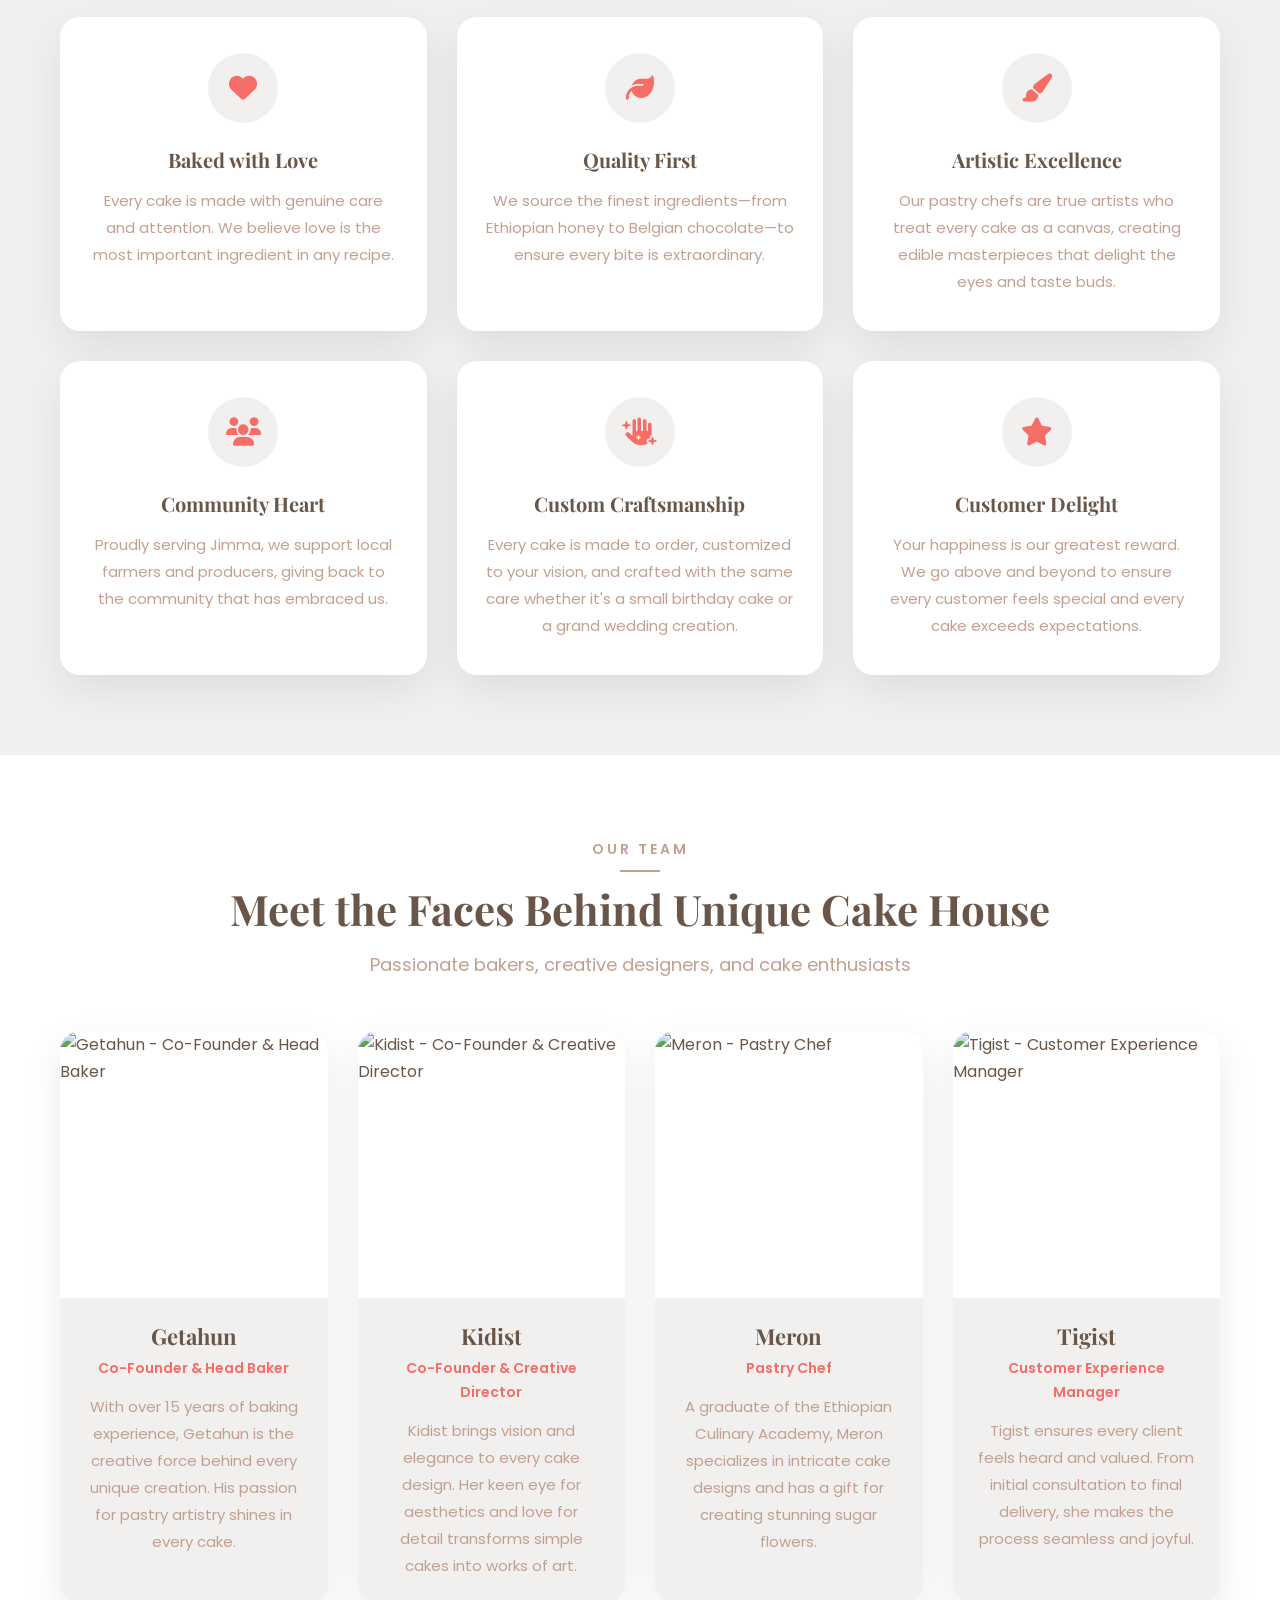
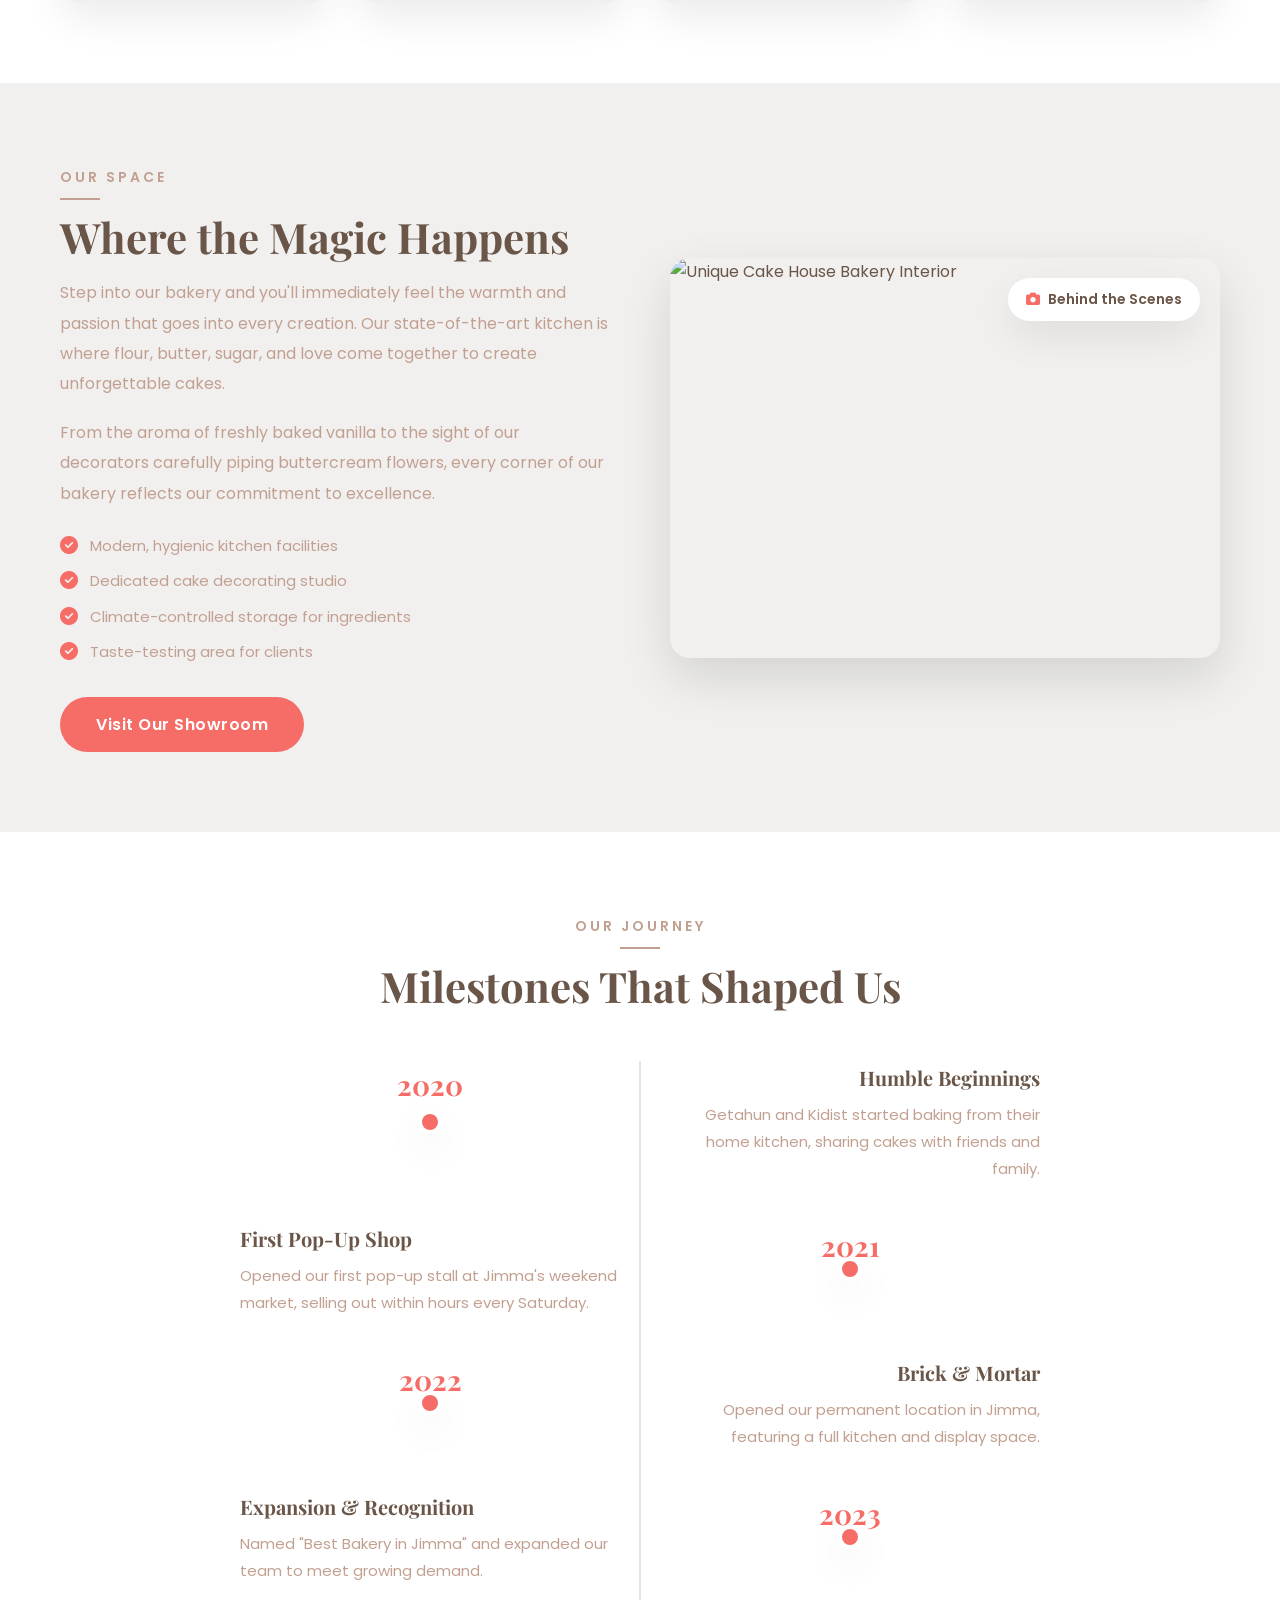
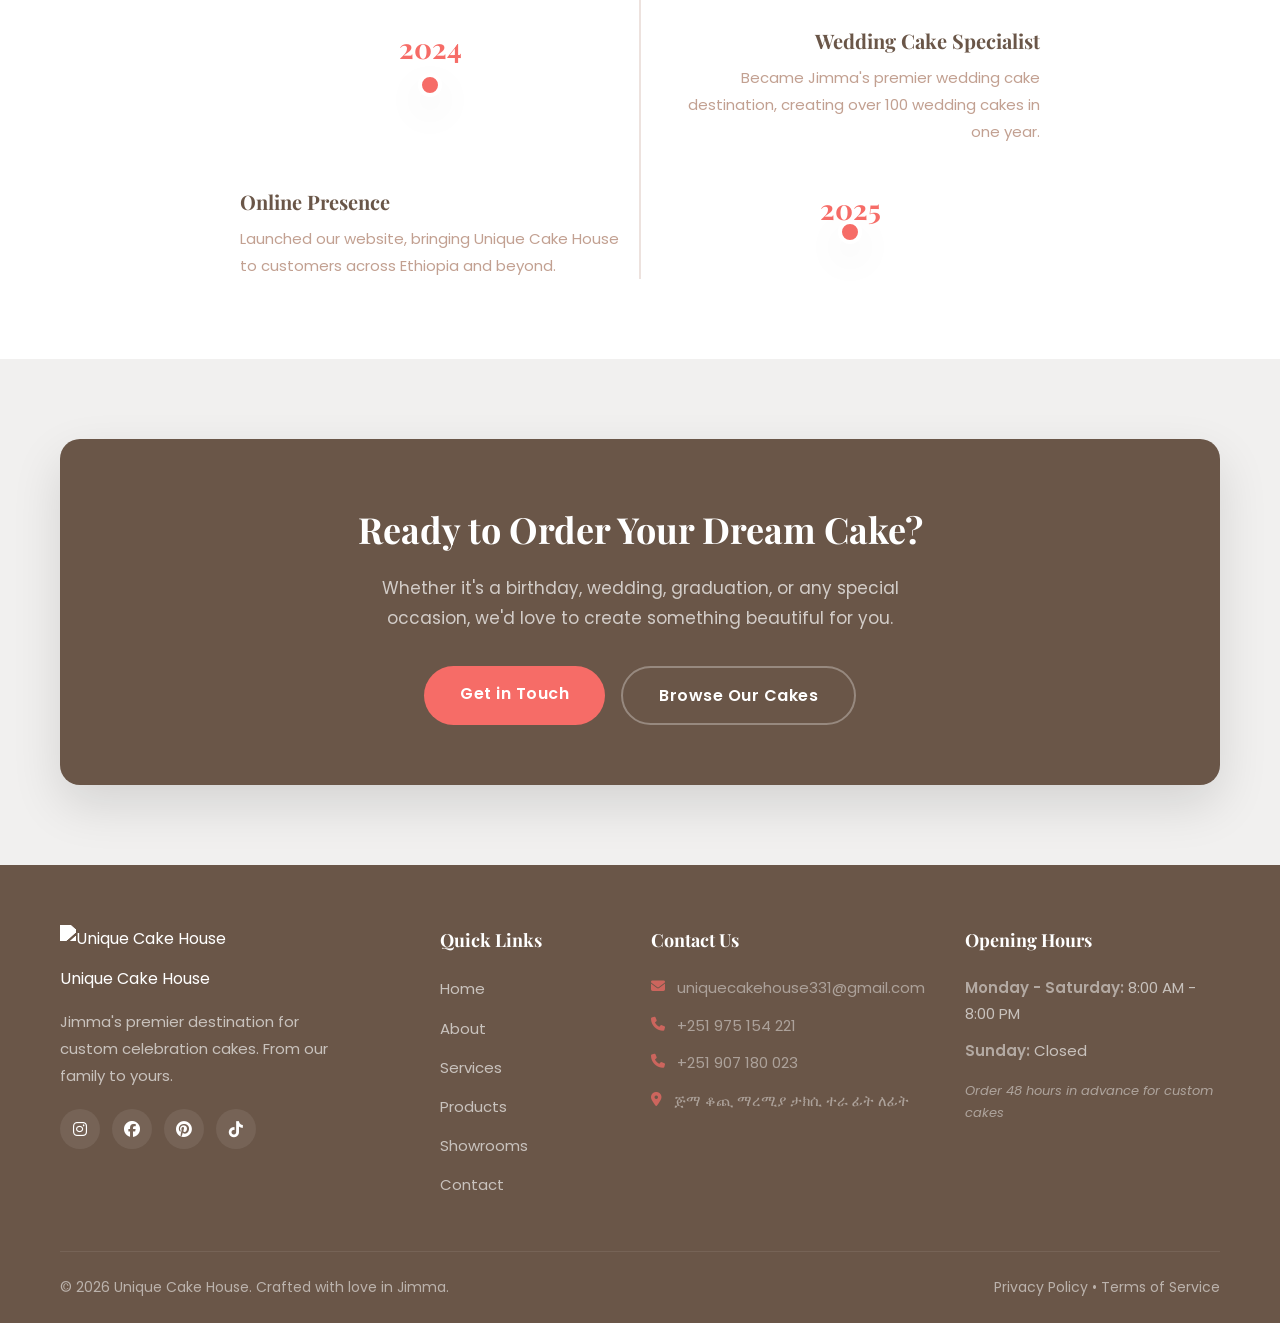
==== commit e0e5332b: "update logo image format from SVG to PNG in about.html" ====
--- a/about.html
+++ b/about.html
@@ -26,7 +26,7 @@
             <!-- Logo -->
             <div class="logo">
                 <a href="index.html">
-                    <img src="images/icons/logo.svg" alt="Unique Cake House Logo" />
+                    <img src="images/icons/logo.png"  />
                     <span>Unique Cake House</span>
                 </a>
             </div>
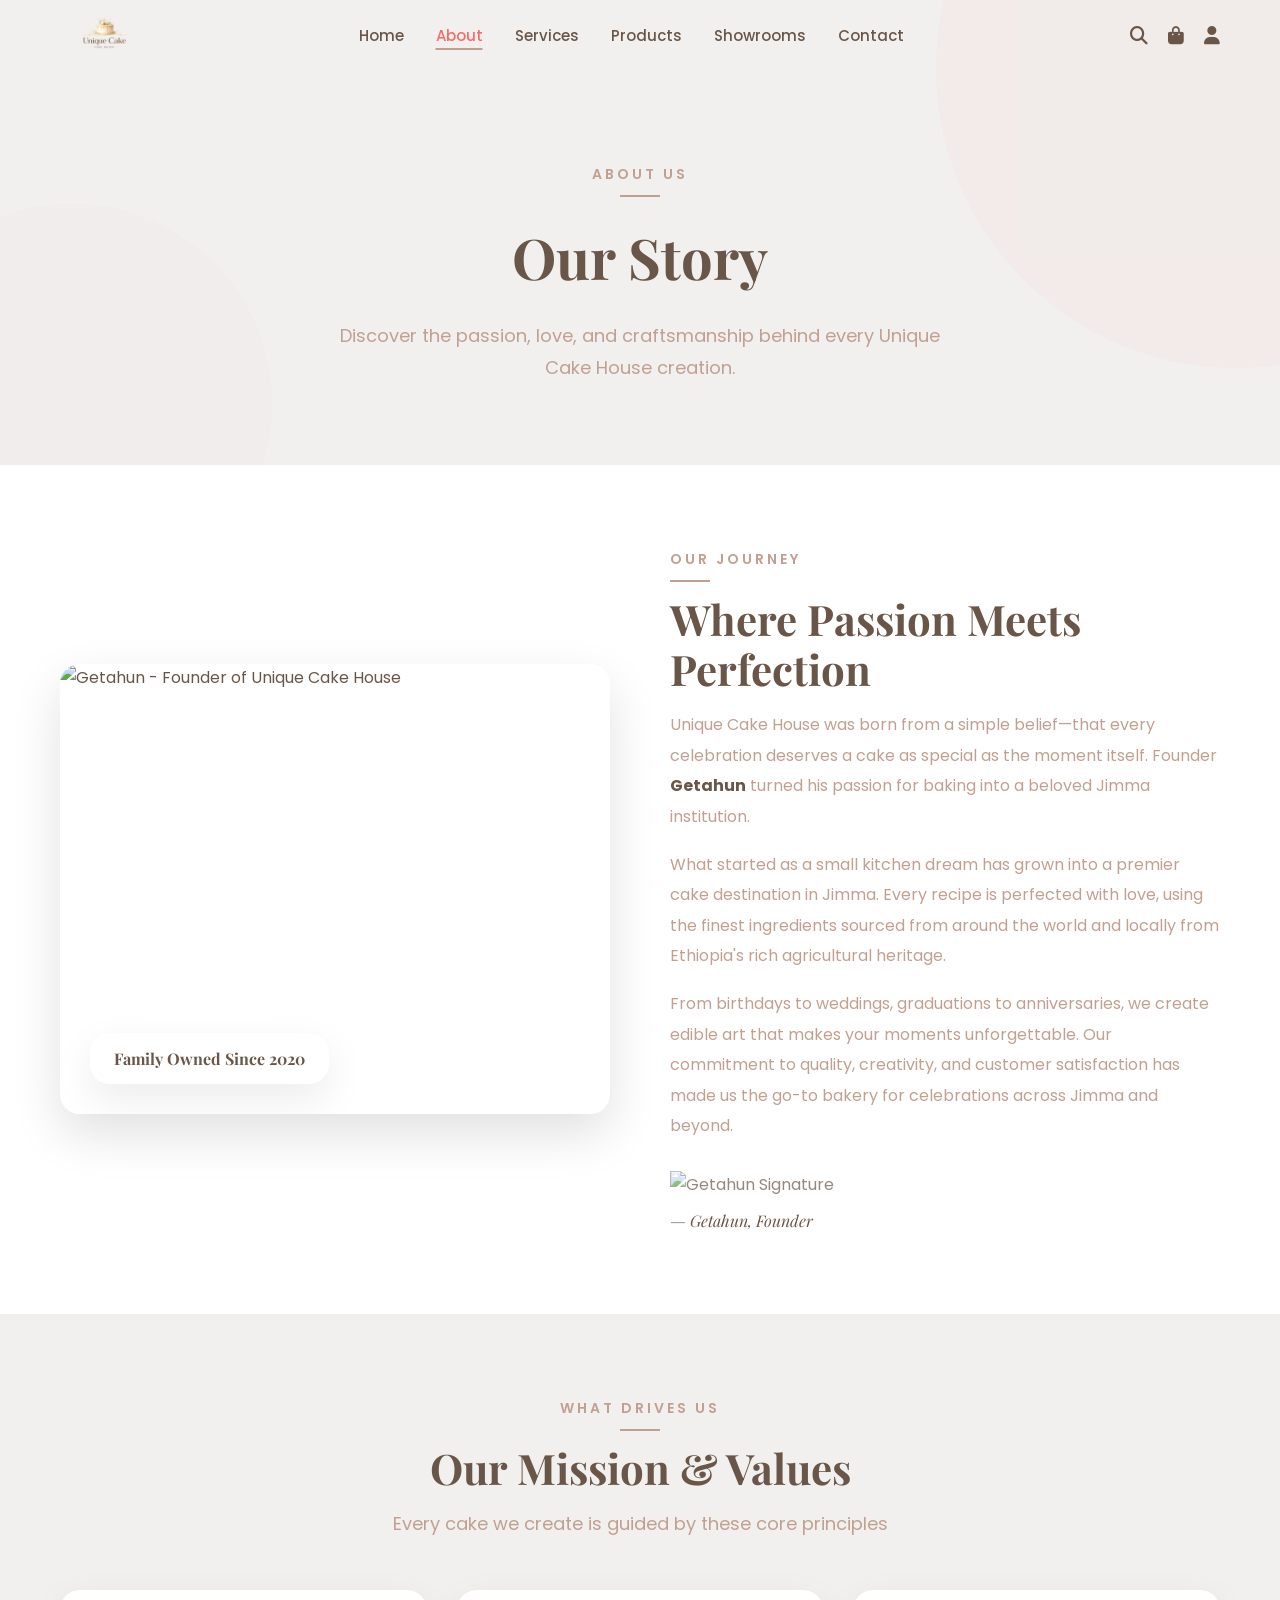
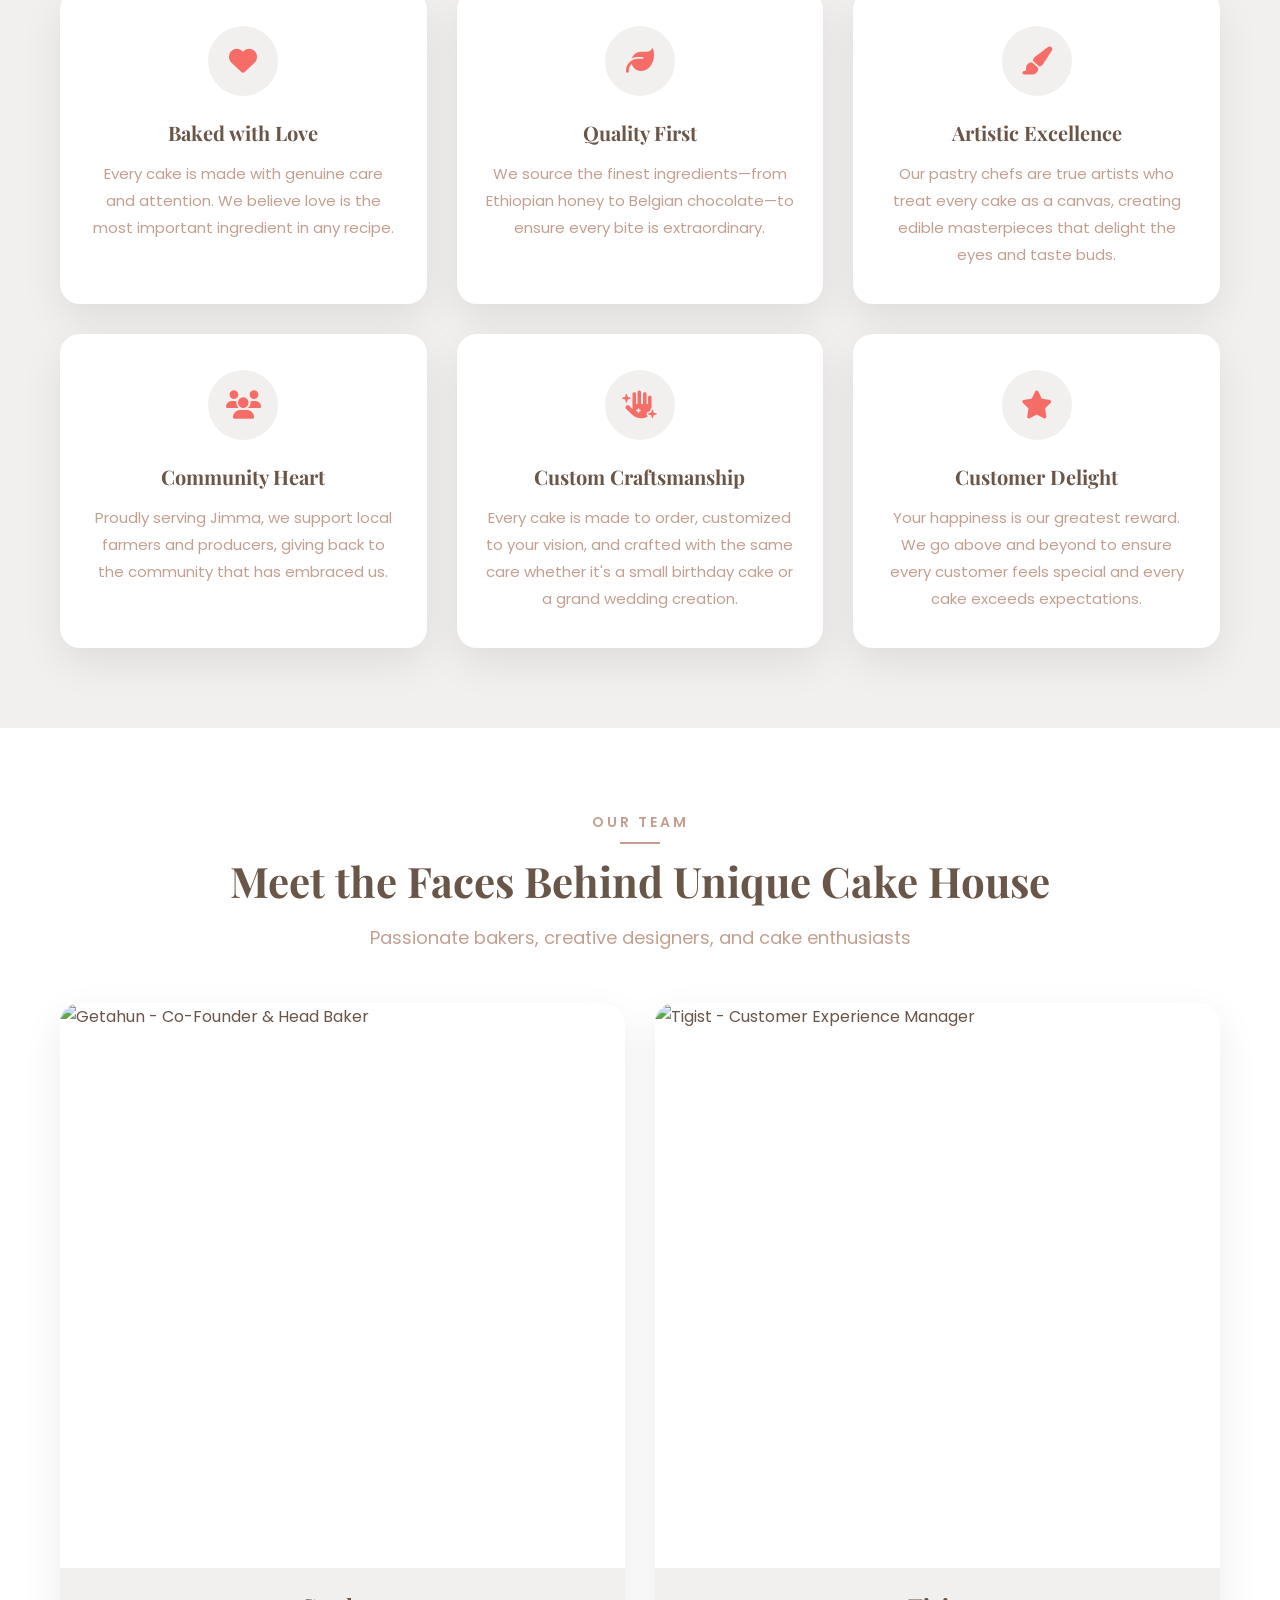
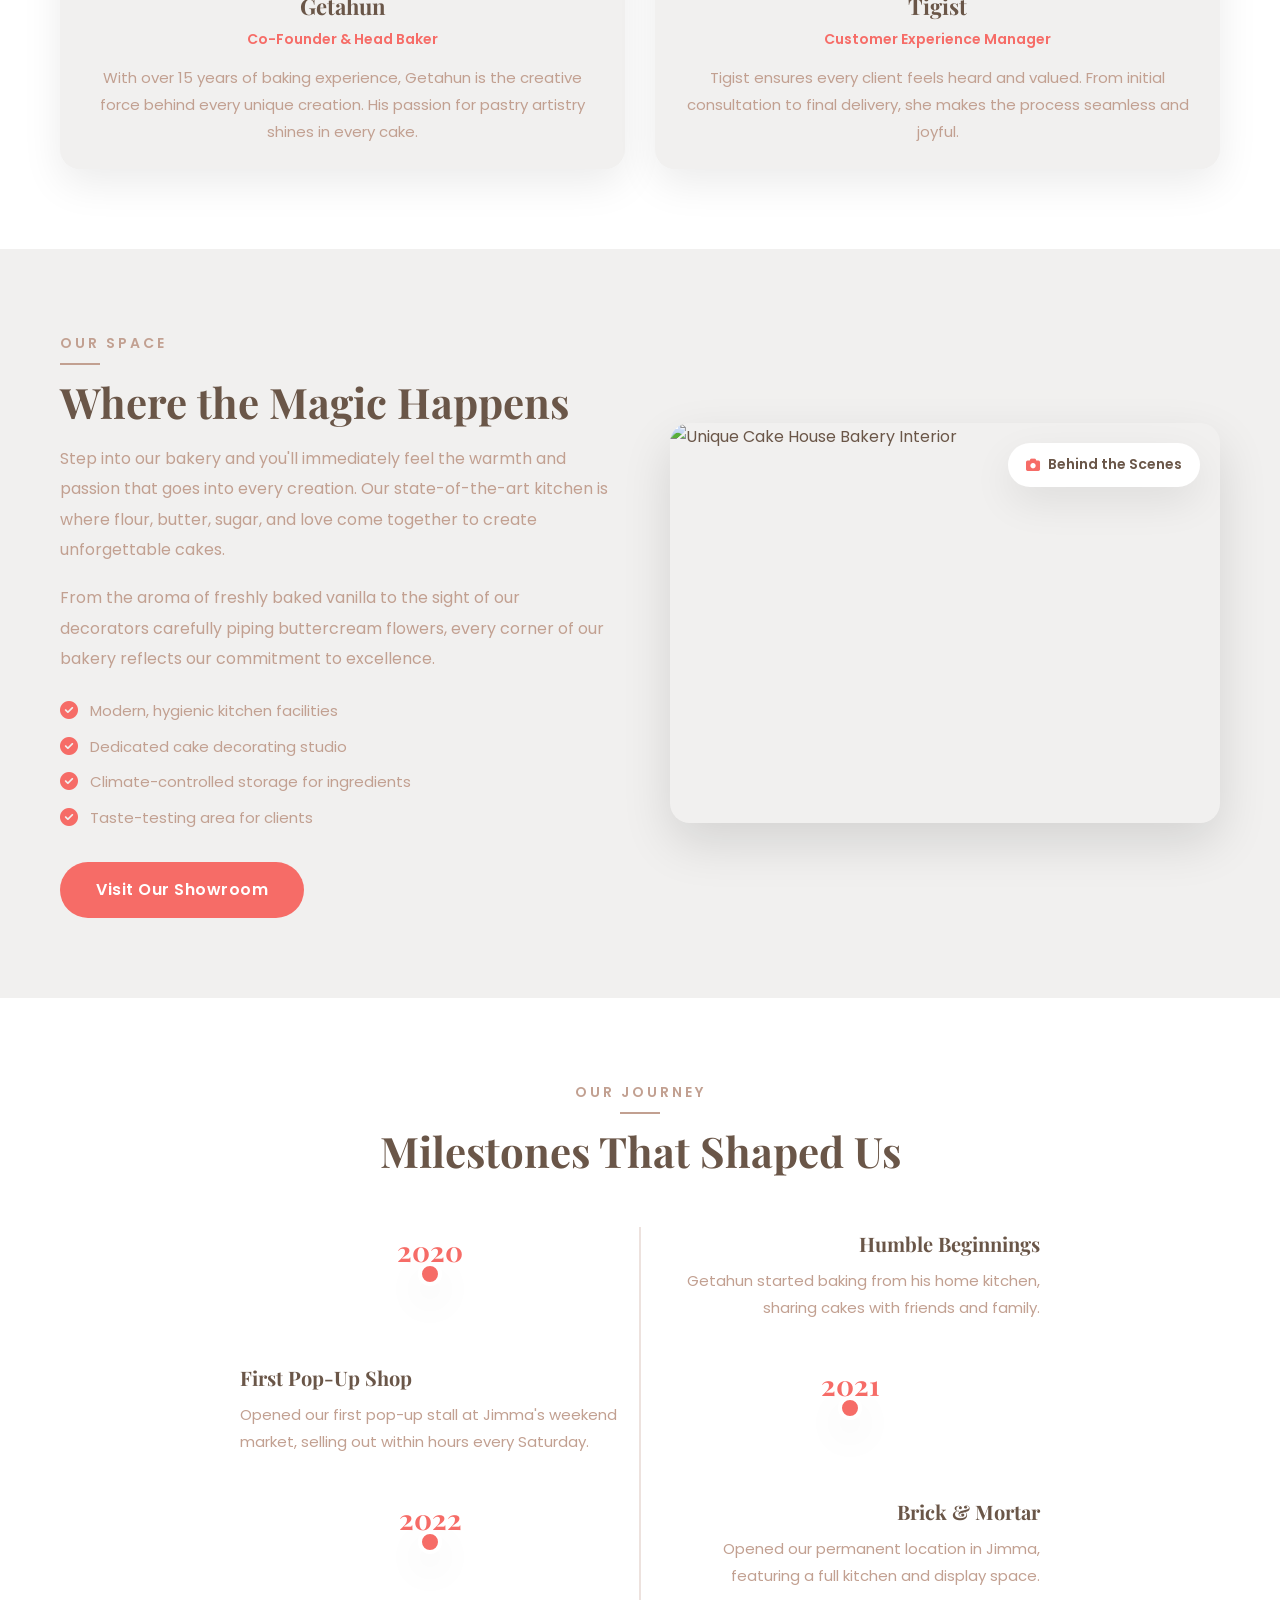
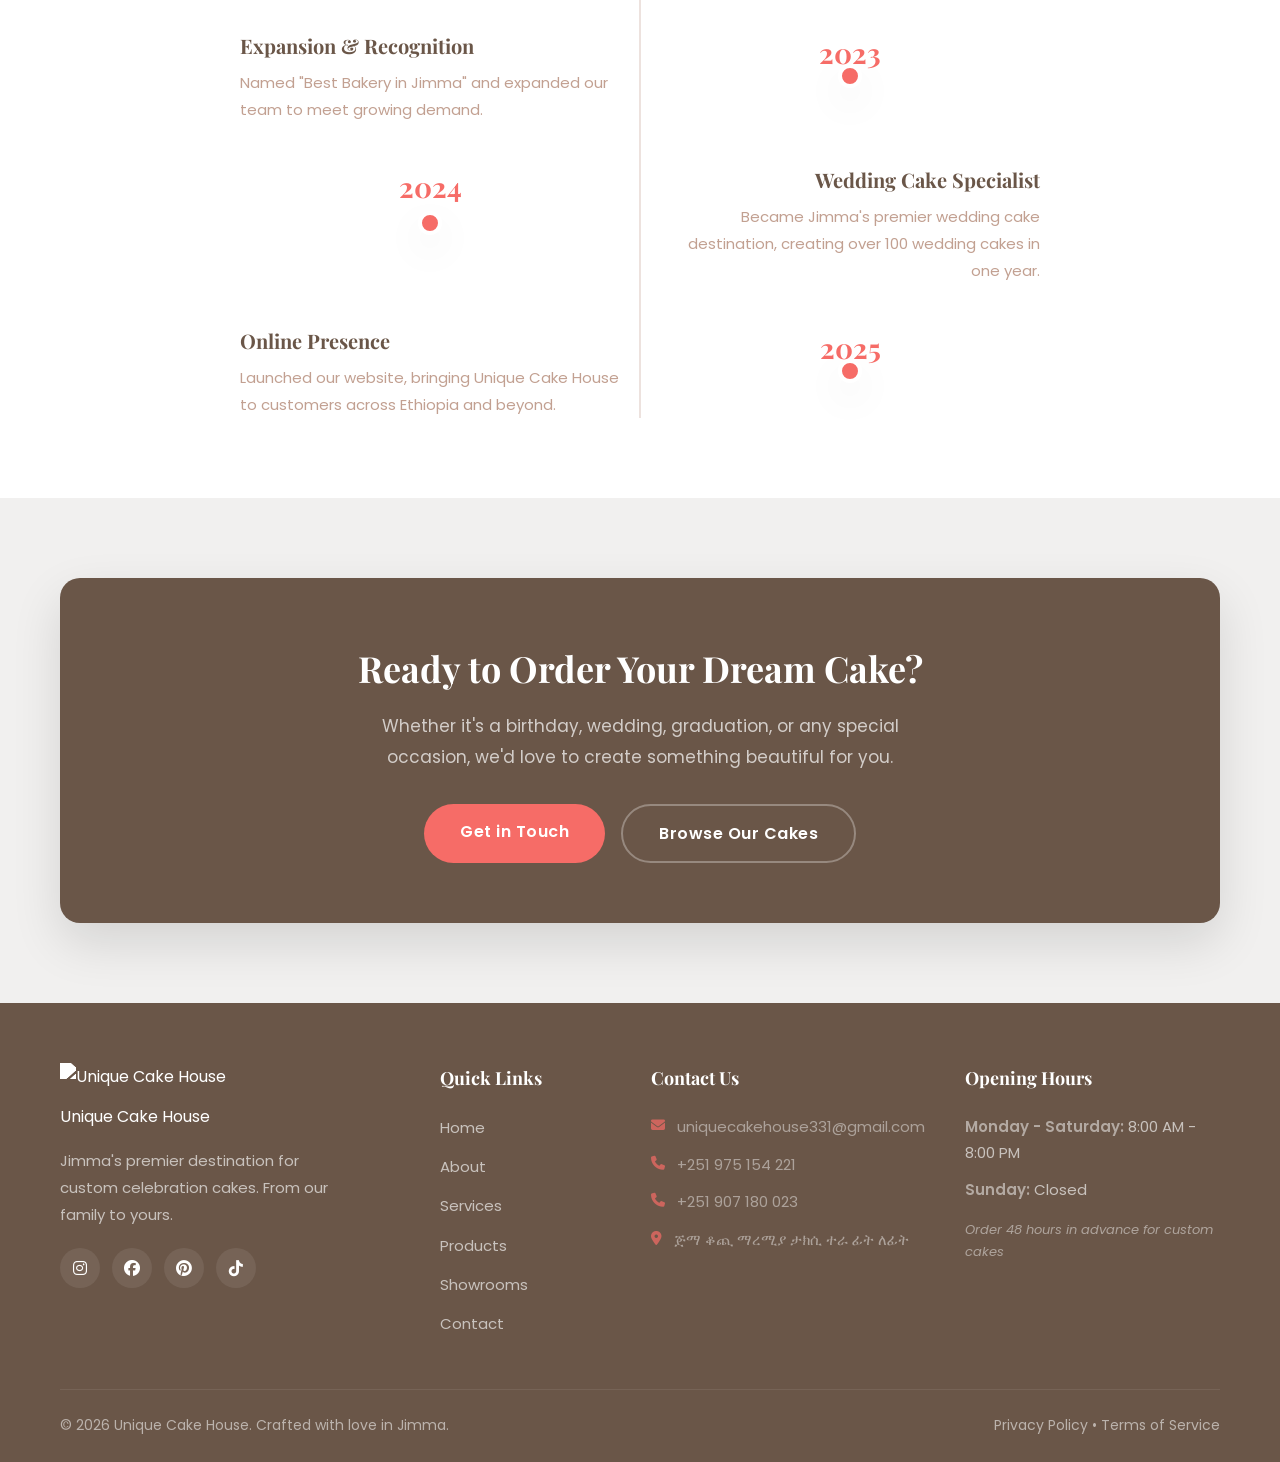
==== commit 7c50fb03: "refactor: update about page content and remove team members; enhance product filtering and catalog f" ====
--- a/about.html
+++ b/about.html
@@ -3,7 +3,7 @@
 <head>
     <meta charset="UTF-8" />
     <meta name="viewport" content="width=device-width, initial-scale=1.0" />
-    <meta name="description" content="Learn the story behind Unique Cake House — founded by Getahun and Kidist in Jimma, baking artisanal cakes for every celebration since 2020." />
+    <meta name="description" content="Learn the story behind Unique Cake House — founded by Getahun in Jimma, baking artisanal cakes for every celebration since 2020." />
     <title>About Us - Unique Cake House</title>
 
     <!-- Google Fonts -->
@@ -27,7 +27,6 @@
             <div class="logo">
                 <a href="index.html">
                     <img src="images/icons/logo.png"  />
-                    <span>Unique Cake House</span>
                 </a>
             </div>
 
@@ -84,7 +83,7 @@
             <div class="container">
                 <div class="story-grid">
                     <div class="story-image">
-                        <img src="images/about/founders.jpg" alt="Getahun and Kidist - Founders of Unique Cake House" />
+                        <img src="images/about/founders.jpg" alt="Getahun - Founder of Unique Cake House" />
                         <div class="story-image-badge">
                             <span>Family Owned Since 2020</span>
                         </div>
@@ -94,8 +93,8 @@
                         <h2 class="section-title">Where Passion Meets Perfection</h2>
                         <p class="story-text">
                             Unique Cake House was born from a simple belief—that every celebration 
-                            deserves a cake as special as the moment itself. Founders 
-                            <strong>Getahun</strong> and <strong>Kidist</strong> turned their passion 
+                            deserves a cake as special as the moment itself. Founder 
+                            <strong>Getahun</strong> turned his passion 
                             for baking into a beloved Jimma institution.
                         </p>
                         <p class="story-text">
@@ -110,8 +109,8 @@
                             celebrations across Jimma and beyond.
                         </p>
                         <div class="story-signature">
-                            <img src="images/icons/signature.svg" alt="Getahun & Kidist Signature" />
-                            <p>— Getahun &amp; Kidist, Founders</p>
+                            <img src="images/icons/signature.svg" alt="Getahun Signature" />
+                            <p>— Getahun, Founder</p>
                         </div>
                     </div>
                 </div>
@@ -235,45 +234,6 @@
                         </div>
                     </div>
 
-                    <!-- Team Member 2 -->
-                    <div class="team-card">
-                        <div class="team-image">
-                            <img src="images/about/kidist.jpg" alt="Kidist - Co-Founder & Creative Director" />
-                            <div class="team-social">
-                                <a href="#"><i class="fab fa-instagram"></i></a>
-                                <a href="#"><i class="fab fa-facebook"></i></a>
-                            </div>
-                        </div>
-                        <div class="team-info">
-                            <h3>Kidist</h3>
-                            <span>Co-Founder &amp; Creative Director</span>
-                            <p>
-                                Kidist brings vision and elegance to every cake design. Her keen 
-                                eye for aesthetics and love for detail transforms simple cakes into 
-                                works of art.
-                            </p>
-                        </div>
-                    </div>
-
-                    <!-- Team Member 3 -->
-                    <div class="team-card">
-                        <div class="team-image">
-                            <img src="images/about/chef-1.jpg" alt="Meron - Pastry Chef" />
-                            <div class="team-social">
-                                <a href="#"><i class="fab fa-instagram"></i></a>
-                                <a href="#"><i class="fab fa-facebook"></i></a>
-                            </div>
-                        </div>
-                        <div class="team-info">
-                            <h3>Meron</h3>
-                            <span>Pastry Chef</span>
-                            <p>
-                                A graduate of the Ethiopian Culinary Academy, Meron specializes in 
-                                intricate cake designs and has a gift for creating stunning sugar flowers.
-                            </p>
-                        </div>
-                    </div>
-
                     <!-- Team Member 4 -->
                     <div class="team-card">
                         <div class="team-image">
@@ -349,7 +309,7 @@
                         <div class="timeline-year">2020</div>
                         <div class="timeline-content">
                             <h3>Humble Beginnings</h3>
-                            <p>Getahun and Kidist started baking from their home kitchen, sharing cakes with friends and family.</p>
+                            <p>Getahun started baking from his home kitchen, sharing cakes with friends and family.</p>
                         </div>
                     </div>
 
--- a/css/global.css
+++ b/css/global.css
@@ -225,6 +225,18 @@
     font-size: 22px;
     font-weight: 700;
     color: var(--text-dark);
+}
+
+.navbar .logo {
+    margin-right: 12px;
+}
+
+.navbar .logo img {
+    height: 40px;
+    width: auto;
+    display: block;
+    transform: scale(1.5);
+    transform-origin: left center;
 }
 
 .logo img {
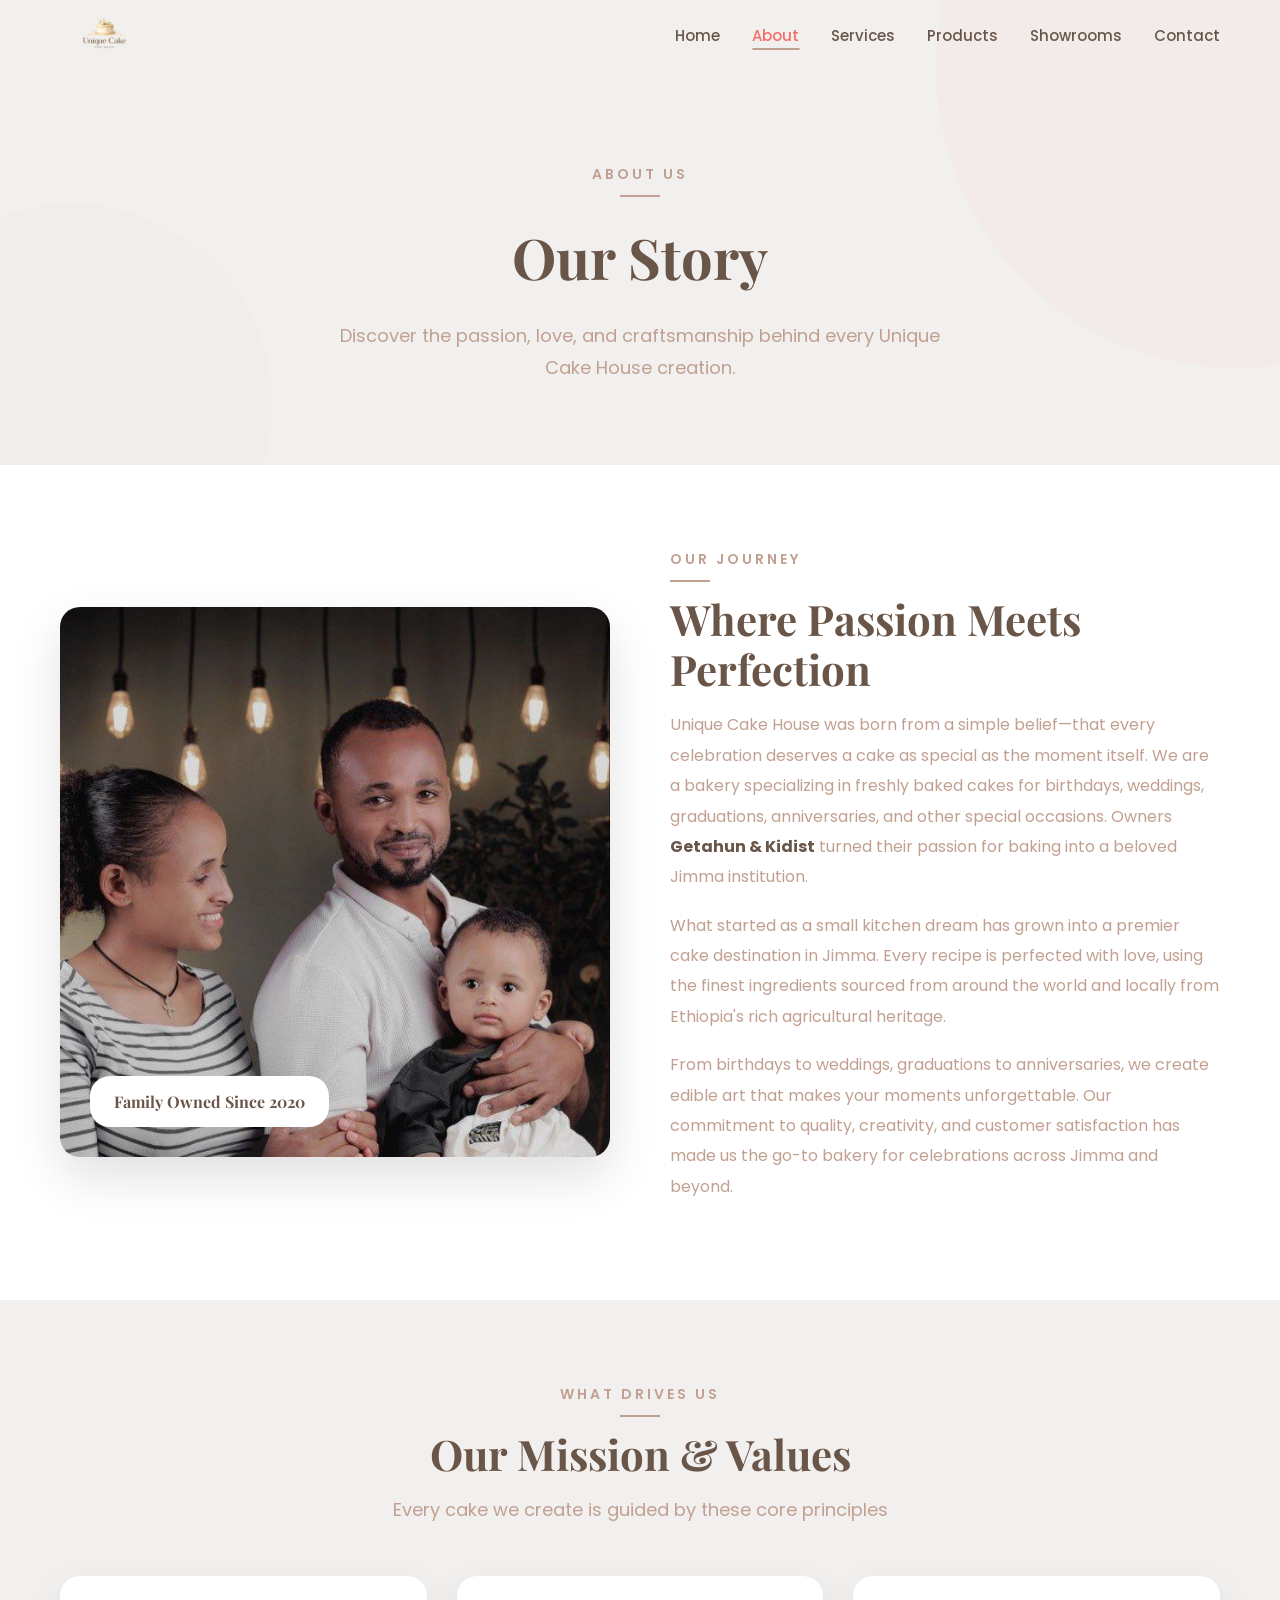
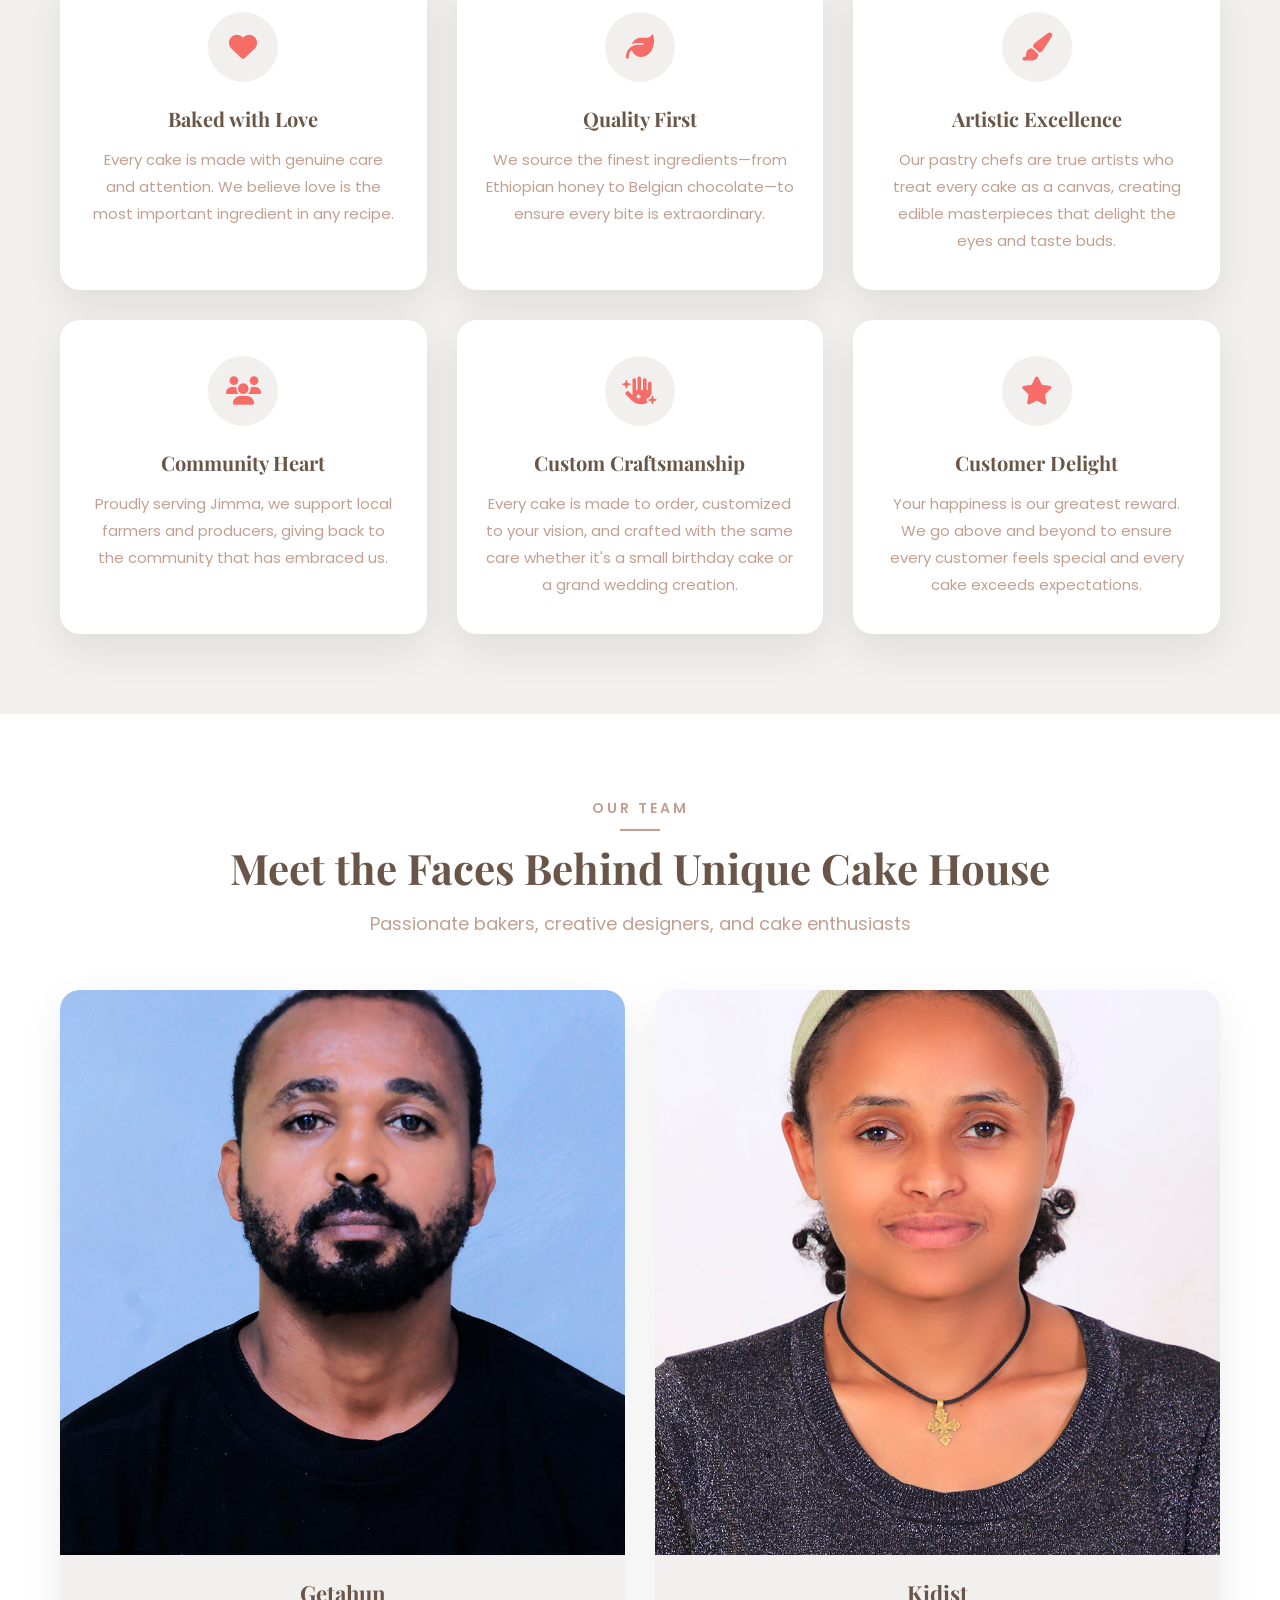
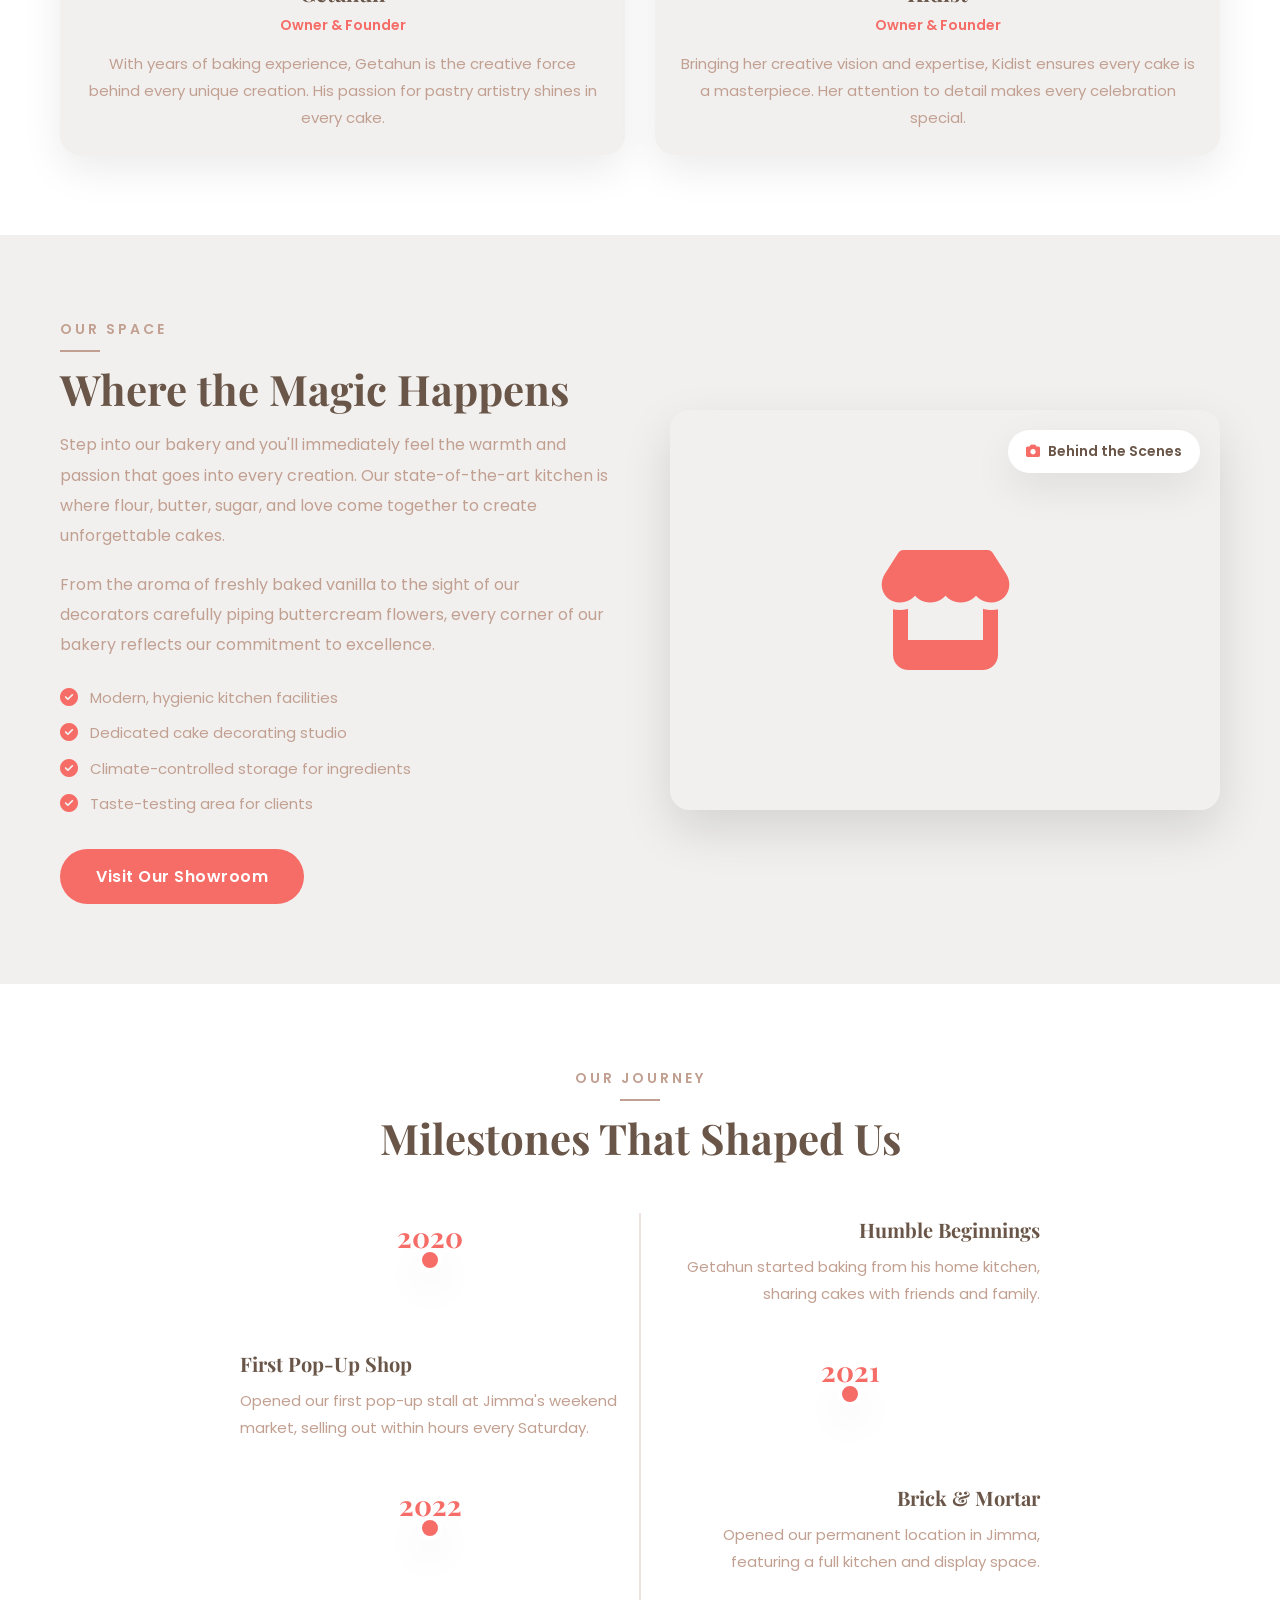
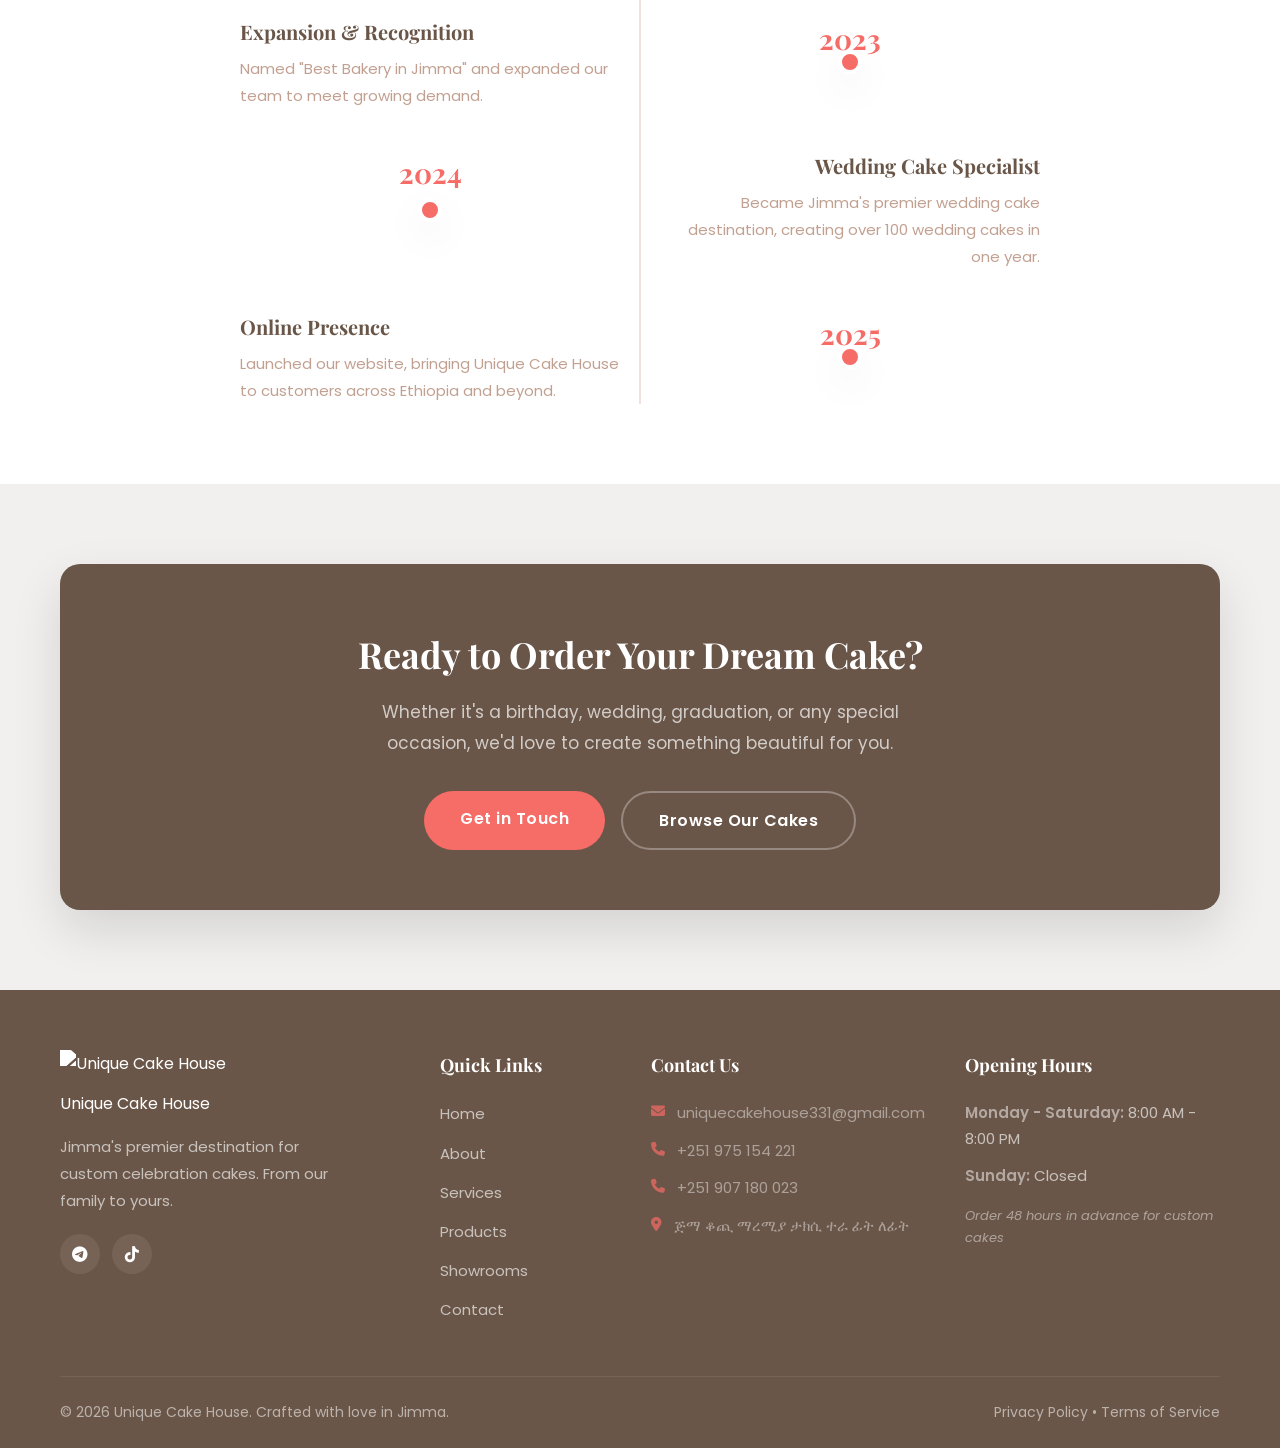
==== commit 05192a76: "Refactor code structure for improved readability and maintainability" ====
--- a/about.html
+++ b/about.html
@@ -40,13 +40,6 @@
                 <li><a href="contact.html">Contact</a></li>
             </ul>
 
-            <!-- Right Icons -->
-            <div class="nav-icons">
-                <a href="#" class="search-icon"><i class="fas fa-search"></i></a>
-                <a href="#" class="cart-icon"><i class="fas fa-shopping-bag"></i></a>
-                <a href="#" class="user-icon"><i class="fas fa-user"></i></a>
-            </div>
-
             <!-- Mobile Hamburger Menu -->
             <div class="hamburger">
                 <span></span>
@@ -83,7 +76,7 @@
             <div class="container">
                 <div class="story-grid">
                     <div class="story-image">
-                        <img src="images/about/founders.jpg" alt="Getahun - Founder of Unique Cake House" />
+                        <img src="images/founder/getahun and kidist .jpg" alt="Getahun & Kidist - Owners of Unique Cake House" />
                         <div class="story-image-badge">
                             <span>Family Owned Since 2020</span>
                         </div>
@@ -93,8 +86,8 @@
                         <h2 class="section-title">Where Passion Meets Perfection</h2>
                         <p class="story-text">
                             Unique Cake House was born from a simple belief—that every celebration 
-                            deserves a cake as special as the moment itself. Founder 
-                            <strong>Getahun</strong> turned his passion 
+                            deserves a cake as special as the moment itself. We are a bakery specializing in freshly baked cakes for birthdays, weddings, graduations, anniversaries, and other special occasions. Owners 
+                            <strong>Getahun & Kidist</strong> turned their passion 
                             for baking into a beloved Jimma institution.
                         </p>
                         <p class="story-text">
@@ -108,10 +101,7 @@
                             creativity, and customer satisfaction has made us the go-to bakery for 
                             celebrations across Jimma and beyond.
                         </p>
-                        <div class="story-signature">
-                            <img src="images/icons/signature.svg" alt="Getahun Signature" />
-                            <p>— Getahun, Founder</p>
-                        </div>
+
                     </div>
                 </div>
             </div>
@@ -217,7 +207,7 @@
                     <!-- Team Member 1 -->
                     <div class="team-card">
                         <div class="team-image">
-                            <img src="images/about/getahun.jpg" alt="Getahun - Co-Founder & Head Baker" />
+                            <img src="images/founder/getahun.jpg" alt="Getahun - Owner" />
                             <div class="team-social">
                                 <a href="#"><i class="fab fa-instagram"></i></a>
                                 <a href="#"><i class="fab fa-facebook"></i></a>
@@ -225,33 +215,32 @@
                         </div>
                         <div class="team-info">
                             <h3>Getahun</h3>
-                            <span>Co-Founder &amp; Head Baker</span>
+                            <span>Owner &amp; Founder</span>
                             <p>
-                                With over 15 years of baking experience, Getahun is the creative 
+                                With years of baking experience, Getahun is the creative 
                                 force behind every unique creation. His passion for pastry artistry 
                                 shines in every cake.
                             </p>
                         </div>
                     </div>
 
-                    <!-- Team Member 4 -->
                     <div class="team-card">
                         <div class="team-image">
-                            <img src="images/about/chef-2.jpg" alt="Tigist - Customer Experience Manager" />
-                            <div class="team-social">
-                                <a href="#"><i class="fab fa-instagram"></i></a>
-                                <a href="#"><i class="fab fa-facebook"></i></a>
-                            </div>
+                            <img src="images/founder/kidist.jpg" alt="Kidist - Owner" />
+
                         </div>
                         <div class="team-info">
-                            <h3>Tigist</h3>
-                            <span>Customer Experience Manager</span>
+                            <h3>Kidist</h3>
+                            <span>Owner &amp; Founder</span>
                             <p>
-                                Tigist ensures every client feels heard and valued. From initial 
-                                consultation to final delivery, she makes the process seamless and joyful.
+                                Bringing her creative vision and expertise, Kidist ensures 
+                                every cake is a masterpiece. Her attention to detail makes every 
+                                celebration special.
                             </p>
                         </div>
                     </div>
+
+
                 </div>
             </div>
         </section>
@@ -284,7 +273,9 @@
                         <a href="showrooms.html" class="btn btn-primary">Visit Our Showroom</a>
                     </div>
                     <div class="bakery-image">
-                        <img src="images/about/bakery-interior.jpg" alt="Unique Cake House Bakery Interior" />
+                        <div style="width: 100%; height: 100%; min-height: 400px; display: flex; align-items: center; justify-content: center; background: var(--bg-ivory);">
+                            <i class="fas fa-store" style="font-size: 120px; color: var(--cta-coral);"></i>
+                        </div>
                         <div class="bakery-image-badge">
                             <i class="fas fa-camera"></i>
                             <span>Behind the Scenes</span>
@@ -396,10 +387,9 @@
                         From our family to yours.
                     </p>
                     <div class="footer-social">
-                        <a href="#" aria-label="Instagram"><i class="fab fa-instagram"></i></a>
-                        <a href="#" aria-label="Facebook"><i class="fab fa-facebook"></i></a>
-                        <a href="#" aria-label="Pinterest"><i class="fab fa-pinterest"></i></a>
-                        <a href="#" aria-label="TikTok"><i class="fab fa-tiktok"></i></a>
+
+                        <a href="https://t.me/AGTcakeHouse" target="_blank" aria-label="Telegram"><i class="fab fa-telegram"></i></a>
+                        <a href="https://www.tiktok.com/@unique.cake.housejimma" target="_blank" aria-label="TikTok"><i class="fab fa-tiktok"></i></a>
                     </div>
                 </div>
 
--- a/css/global.css
+++ b/css/global.css
@@ -605,30 +605,89 @@
         grid-template-columns: 1fr 1fr;
         gap: 30px;
     }
+
+    .page-hero-title {
+        font-size: 46px;
+    }
 }
 
 /* --- Mobile --- */
 @media (max-width: 768px) {
+    :root {
+        --section-padding: 56px 0;
+    }
+
+    .container {
+        padding: 0 16px;
+    }
+
     /* Navigation */
+    .header {
+        background: var(--white);
+        box-shadow: 0 2px 20px rgba(0, 0, 0, 0.06);
+        padding: 10px 0;
+    }
+
+    .header.scrolled {
+        padding: 10px 0;
+    }
+
+    .navbar {
+        position: relative;
+        padding: 0 16px;
+    }
+
+    .navbar .logo img {
+        transform: scale(1.2);
+        transform-origin: left center;
+    }
+
     .nav-links {
         display: none;
         position: absolute;
-        top: 100%;
+        top: calc(100% + 10px);
         left: 0;
+        right: 0;
         width: 100%;
         background: var(--white);
         flex-direction: column;
-        padding: 20px;
-        gap: 16px;
+        align-items: stretch;
+        padding: 12px 16px 20px;
+        gap: 0;
         box-shadow: var(--shadow-medium);
+        border-radius: 0 0 16px 16px;
+        z-index: 1001;
+        max-height: calc(100vh - 70px);
+        overflow-y: auto;
     }
 
     .nav-links.active {
         display: flex;
     }
 
+    .nav-links li {
+        width: 100%;
+        border-bottom: 1px solid rgba(106, 86, 72, 0.08);
+    }
+
+    .nav-links li:last-child {
+        border-bottom: none;
+    }
+
+    .nav-links a {
+        display: block;
+        padding: 14px 8px;
+        font-size: 16px;
+        width: 100%;
+    }
+
+    .nav-links a::after {
+        display: none;
+    }
+
     .hamburger {
         display: flex;
+        z-index: 1002;
     }
 
     .nav-icons {
@@ -637,13 +696,21 @@
 
     /* Sections */
     .section-title {
-        font-size: 30px;
+        font-size: 28px;
+    }
+
+    .section-subtitle {
+        font-size: 15px;
     }
 
     /* Footer */
+    .footer {
+        padding: 48px 0 0;
+    }
+
     .footer-grid {
         grid-template-columns: 1fr;
-        gap: 30px;
+        gap: 28px;
     }
 
     .footer-bottom {
@@ -654,30 +721,67 @@
 
     /* Page hero */
     .page-hero-title {
-        font-size: 38px;
+        font-size: 34px;
+    }
+
+    .page-hero-subtitle {
+        font-size: 16px;
+        padding: 0 8px;
     }
 
     .page-hero {
-        padding: 120px 0 60px;
+        padding: 110px 0 48px;
+    }
+
+    /* Shared utilities */
+    img,
+    video,
+    iframe {
+        max-width: 100%;
+    }
+
+    .btn {
+        max-width: 100%;
     }
 }
 
 /* --- Mobile Small --- */
 @media (max-width: 480px) {
+    .container {
+        padding: 0 14px;
+    }
+
     .section-title {
-        font-size: 26px;
+        font-size: 24px;
+    }
+
+    .section-tag {
+        font-size: 11px;
     }
 
     .btn {
-        padding: 12px 24px;
+        padding: 12px 22px;
         font-size: 14px;
     }
 
+    .btn-sm {
+        padding: 8px 16px;
+        font-size: 12px;
+    }
+
     .page-hero-title {
-        font-size: 30px;
+        font-size: 28px;
     }
 
     .page-hero-subtitle {
-        font-size: 16px;
-    }
-}
+        font-size: 15px;
+    }
+
+    .navbar .logo img {
+        transform: scale(1.15);
+    }
+
+    .hamburger span {
+        width: 24px;
+    }
+}
--- a/css/about.css
+++ b/css/about.css
@@ -538,7 +538,7 @@
     .story-grid {
         gap: 40px;
     }
-    
+
     .bakery-grid {
         gap: 40px;
     }
@@ -546,97 +546,104 @@
 
 @media (max-width: 768px) {
     .page-hero-title {
-        font-size: 38px;
-    }
-    
+        font-size: 34px;
+    }
+
     .page-hero {
-        padding: 120px 0 60px;
-    }
-    
+        padding: 110px 0 48px;
+    }
+
     .story-grid {
         grid-template-columns: 1fr;
-        gap: 30px;
-    }
-    
+        gap: 28px;
+    }
+
+    .story-content {
+        text-align: center;
+    }
+
     .story-image img {
-        min-height: 300px;
-    }
-    
+        min-height: 260px;
+        width: 100%;
+    }
+
     .bakery-grid {
         grid-template-columns: 1fr;
-        gap: 30px;
-    }
-    
+        gap: 28px;
+    }
+
     .bakery-image img {
-        min-height: 300px;
-    }
-    
+        min-height: 260px;
+        width: 100%;
+    }
+
     .timeline-grid::before {
         left: 20px;
     }
-    
+
     .timeline-item {
         grid-template-columns: 1fr;
         gap: 8px;
         padding-left: 50px;
     }
-    
+
     .timeline-item:nth-child(odd) .timeline-content {
         text-align: left;
     }
-    
+
     .timeline-item:nth-child(even) {
         direction: ltr;
     }
-    
+
     .timeline-year {
         text-align: left;
         font-size: 22px;
     }
-    
+
     .timeline-year::after {
         left: -38px;
         transform: translateY(-50%);
         width: 14px;
         height: 14px;
     }
-    
+
     .team-grid {
-        grid-template-columns: repeat(2, 1fr);
-        gap: 16px;
-    }
-    
+        grid-template-columns: 1fr;
+        gap: 20px;
+        max-width: 360px;
+        margin: 0 auto;
+    }
+
     .mission-grid {
-        grid-template-columns: 1fr 1fr;
-        gap: 16px;
-    }
-    
+        grid-template-columns: 1fr;
+        gap: 14px;
+    }
+
     .cta-wrapper {
-        padding: 40px 20px;
-    }
-    
+        padding: 36px 18px;
+    }
+
     .cta-content h2 {
-        font-size: 28px;
-    }
-    
+        font-size: 26px;
+    }
+
     .cta-buttons {
         flex-direction: column;
-        align-items: center;
-    }
-    
+        align-items: stretch;
+    }
+
     .cta-buttons .btn {
         width: 100%;
-        max-width: 300px;
         text-align: center;
     }
-    
+
     .story-image-badge {
         bottom: 16px;
         left: 16px;
         padding: 8px 16px;
         font-size: 14px;
     }
-    
+
     .bakery-image-badge {
         top: 12px;
         right: 12px;
@@ -647,32 +654,28 @@
 
 @media (max-width: 480px) {
     .page-hero-title {
-        font-size: 30px;
-    }
-    
+        font-size: 28px;
+    }
+
     .page-hero-subtitle {
-        font-size: 16px;
-    }
-    
-    .team-grid {
-        grid-template-columns: 1fr;
-    }
-    
-    .mission-grid {
-        grid-template-columns: 1fr;
-    }
-    
+        font-size: 15px;
+    }
+
     .timeline-item {
         padding-left: 40px;
     }
-    
+
     .timeline-year::after {
         left: -32px;
         width: 12px;
         height: 12px;
     }
-    
+
     .cta-content h2 {
-        font-size: 24px;
-    }
-}+        font-size: 22px;
+    }
+
+    .team-info h3 {
+        font-size: 20px;
+    }
+}
